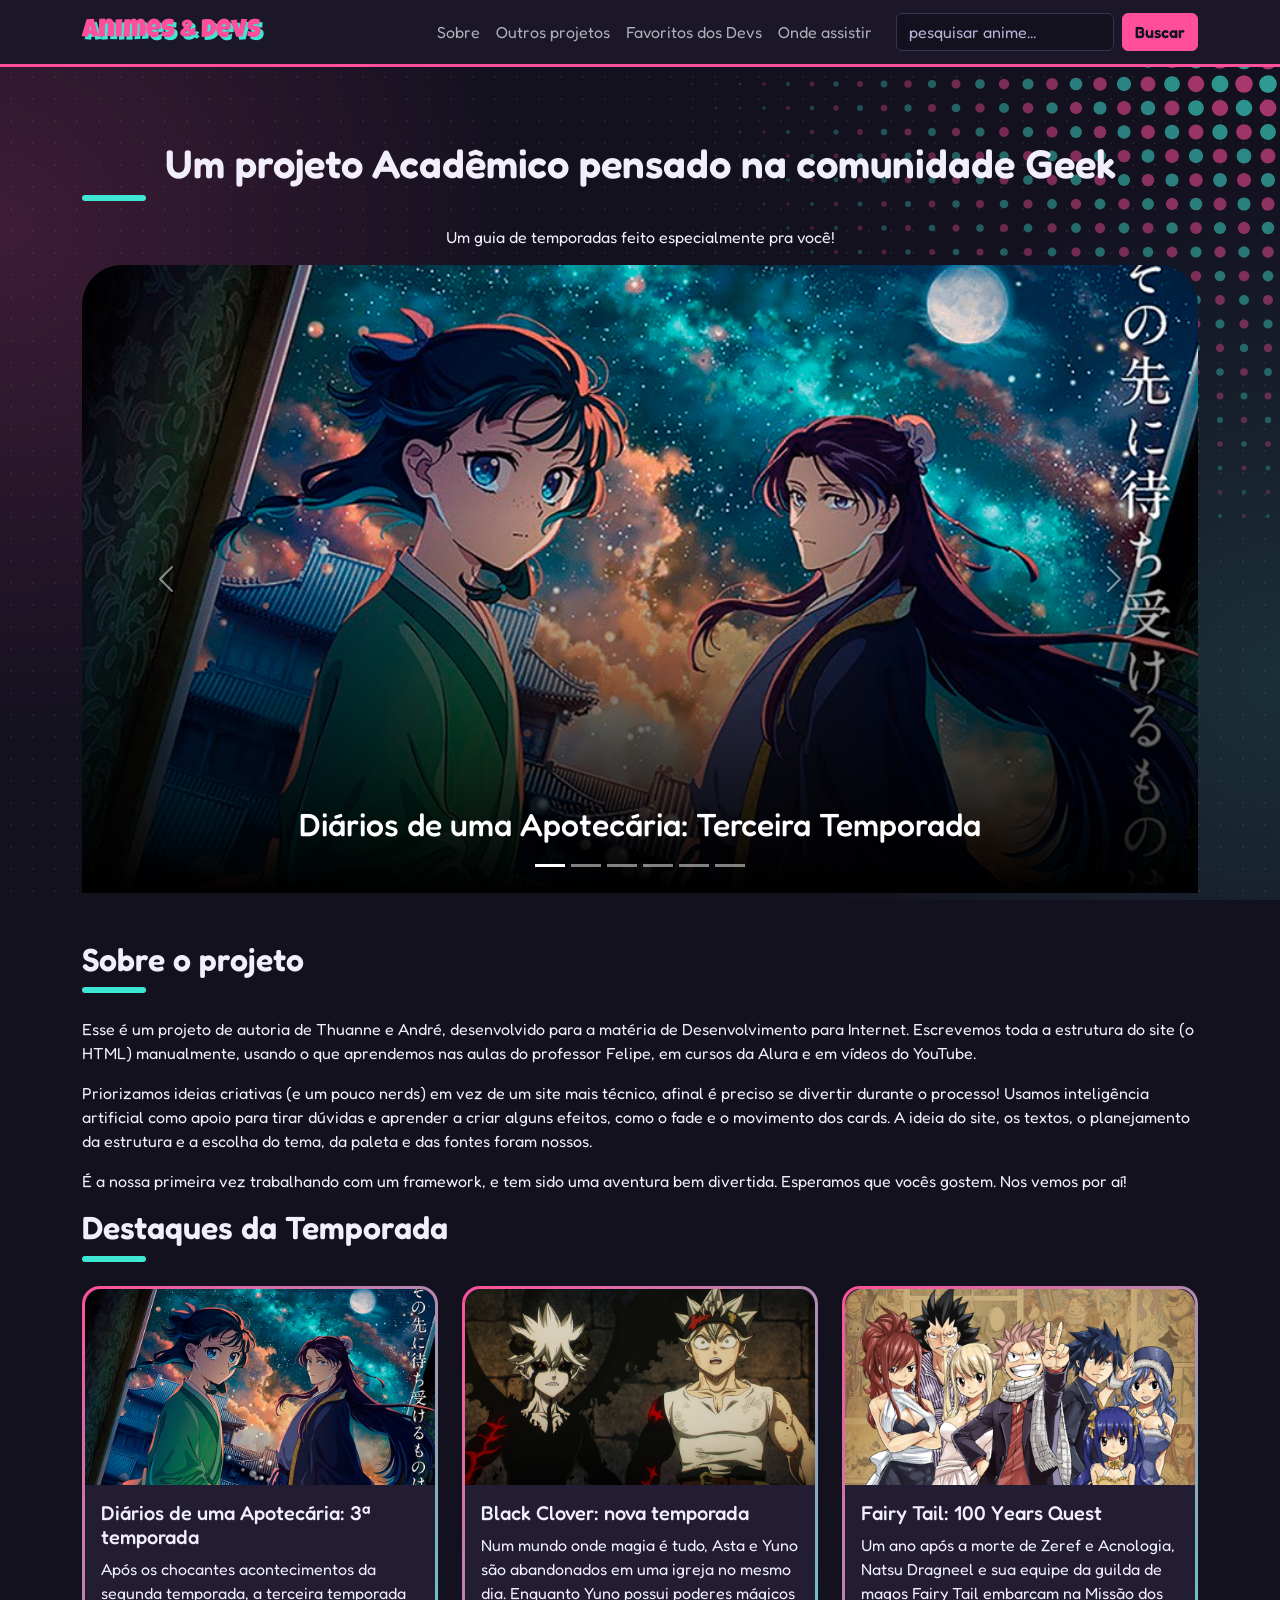
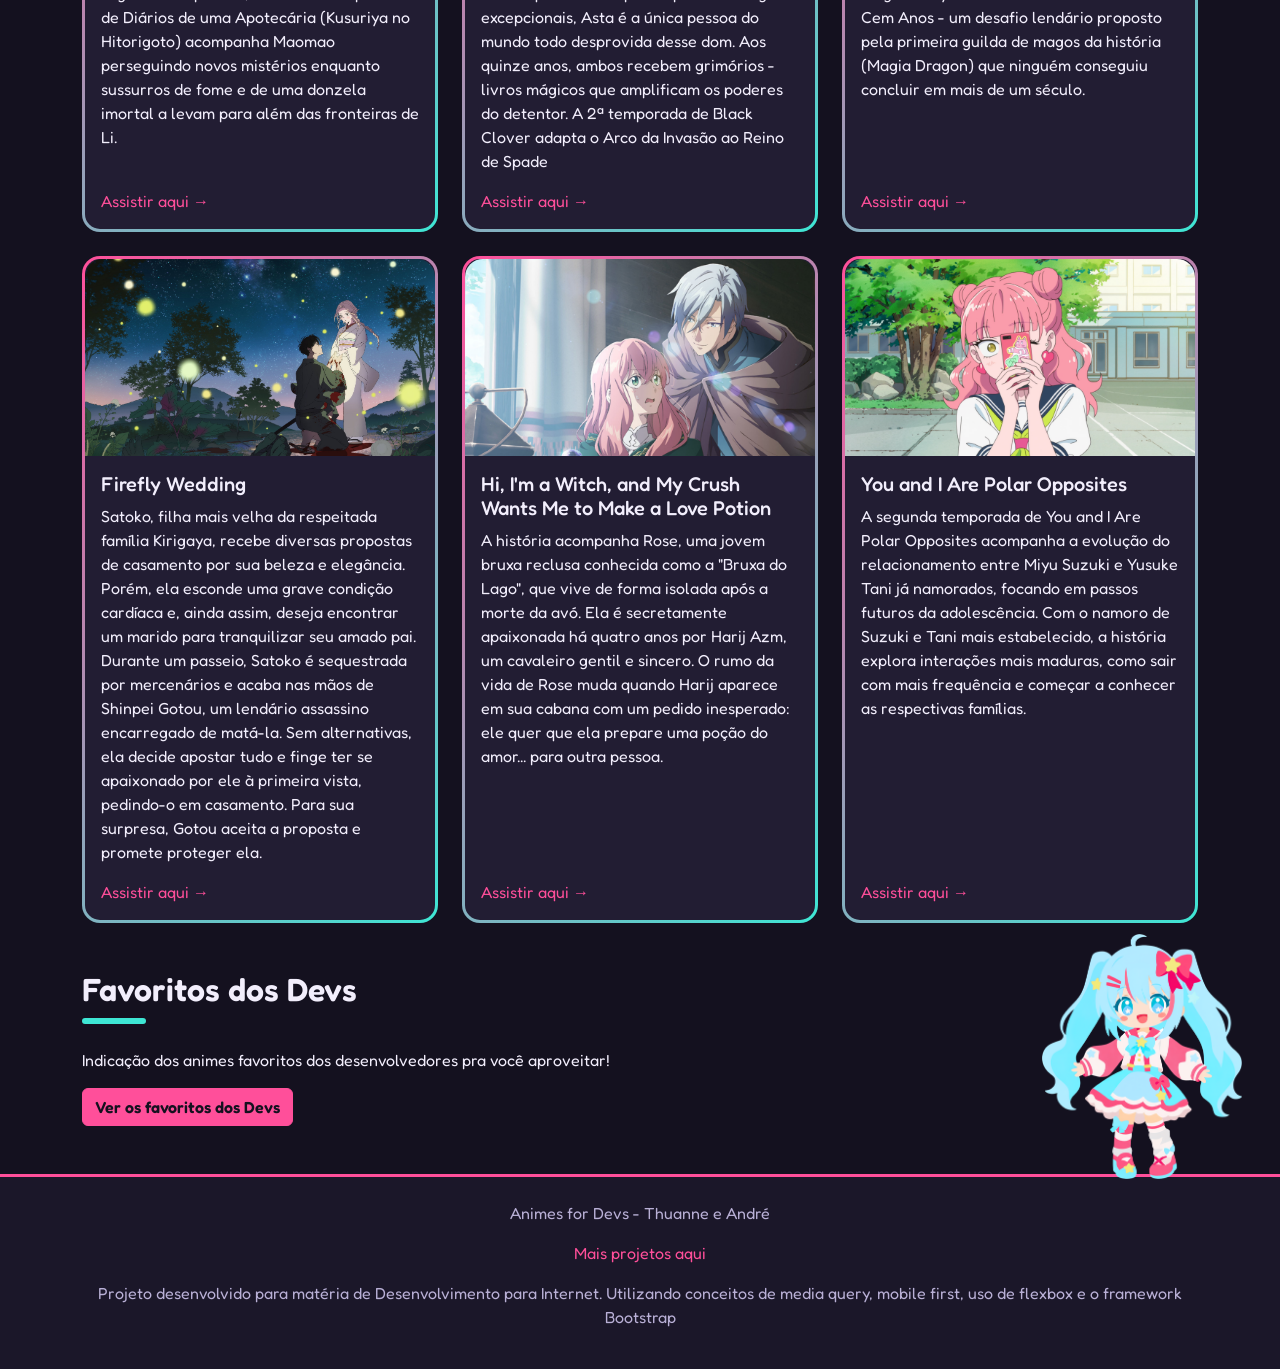
==== animes-bootstrap/index.html @ d250f3ca "Primeiro commit" ====
<!--Projeto para aula de Desenvolvimento para internet - Confeccionado usando o bootstrap-->
<!doctype html>
<html lang="pt-BR" data-bs-theme="dark">

<head>
  <meta charset="UTF-8" />
  <meta name="viewport" content="width=device-width, initial-scale=1.0" />
  <link rel="stylesheet" href="vendor/bootstrap.min.css">
  <link rel="preconnect" href="https://fonts.googleapis.com">
  <link rel="preconnect" href="https://fonts.gstatic.com" crossorigin>
  <link href="https://fonts.googleapis.com/css2?family=Fredoka:wght@400;600&family=Luckiest+Guy&display=swap"
    rel="stylesheet">
  <link rel="stylesheet" href="style.css">
  <title>Guia de Animes</title> <!--Aparece na guia do navegador-->
</head>

<body><!--Elemento pai-->
  <header><!--filho do body, pai do nav-->
    <nav class="navbar navbar-expand-lg" aria-label="Navegação principal">
      <!--Menu de navegação entre as páginas, configurado pelo bootstrap-->
      <div class="container">

        <a class="navbar-brand" href="index.html">Animes & Devs</a>
        <!--Nome do site, funciona também como link para o inicio da página-->

        <!--Botão ☰ que abre e fecha o menu no celular (some a partir de 992px) - Mobile first-->
        <button class="navbar-toggler" type="button" data-bs-toggle="collapse" data-bs-target="#menuPrincipal"
          aria-controls="menuPrincipal" aria-expanded="false" aria-label="Abrir ou fechar menu">
          <span class="navbar-toggler-icon"></span>
        </button>

        <!--Tudo aqui dentro abre e fecha com o botão ☰-->
        <div class="collapse navbar-collapse" id="menuPrincipal">
          <ul class="navbar-nav ms-auto">
            <!--Sobre o projeto, nome dos autores, links com botões que direcionam para o github-->
            <li class="nav-item"><a class="nav-link" href="sobre.html">Sobre</a></li>
            <!--Página com caixas contendo os projetos anteriores executados nas aulas do professor Felipe-->
            <li class="nav-item"><a class="nav-link" href="outros-projetos.html">Outros projetos</a></li>
            <!--Uma aba com indicações de anime, não necessariamente da temporada-->
            <li class="nav-item"><a class="nav-link" href="favsdev.html">Favoritos dos Devs</a></li>
            <!--Uma página com mais informações e links de onde assistir como por exemplo netflix e crunchyroll-->
            <li class="nav-item"><a class="nav-link" href="ondeassistir.html">Onde assistir</a></li>
          </ul>

          <!--Barra de pesquisa: leva para animestemp.html?pesquisar=texto digitado. Método de pesquisa será implementado em JS-->
          <form class="d-flex ms-lg-3" action="index.html" method="get" role="search">
            <label for="pesquisar" class="visually-hidden">Pesquisar</label>
            <input class="form-control me-2" type="search" id="pesquisar" name="pesquisar"
              placeholder="pesquisar anime...">
            <button class="btn btn-primary" type="submit">Buscar</button>
          </form>
        </div>
      </div>
    </nav>
  </header>
  <main class="conteudo container pt-4">
    <!--Elemento pai, responsável pela organização do conteúdo, com container, row e col do Bootstrap-->
    <section class="carrosel mb-5">
      <h1 class="text-center mt-5 titulo-secao">Um projeto Acadêmico pensado na comunidade Geek</h1>
      <p class="text-center">Um guia de temporadas feito especialmente pra você!</p>
      <!--Carrossel com imagens dos animes da temporada passando sozinho - bootstrap-->
      <div id="carrosselDestaques" class="carousel slide carousel-fade" data-bs-ride="carousel">
        <!--Bolinhas de baixo: uma para cada slide-->
        <div class="carousel-indicators">
          <button type="button" data-bs-target="#carrosselDestaques" data-bs-slide-to="0" class="active"
            aria-current="true" aria-label="Destaque 1"></button>
          <button type="button" data-bs-target="#carrosselDestaques" data-bs-slide-to="1"
            aria-label="Destaque 2"></button>
          <button type="button" data-bs-target="#carrosselDestaques" data-bs-slide-to="2"
            aria-label="Destaque 3"></button>
          <button type="button" data-bs-target="#carrosselDestaques" data-bs-slide-to="3"
            aria-label="Destaque 4"></button>
          <button type="button" data-bs-target="#carrosselDestaques" data-bs-slide-to="4"
            aria-label="Destaque 5"></button>
          <button type="button" data-bs-target="#carrosselDestaques" data-bs-slide-to="5"
            aria-label="Destaque 6"></button>
        </div>
        <!--Os slides: só o primeiro tem "active"-->
        <div class="carousel-inner">
          <div class="carousel-item active">
            <img src="img/aptc.png" class="d-block w-100" alt="Arte oficial promocional de diários de uma apotecária">
            <div class="carousel-caption">
              <h2>Diários de uma Apotecária: Terceira Temporada</h2>
            </div>
          </div>
          <div class="carousel-item">
            <img src="img/black.png" class="d-block w-100" alt="Arte oficial de Black Clover">
            <div class="carousel-caption">
              <h2>Nova temporada: Black Clover</h2>
            </div>
          </div>
          <div class="carousel-item">
            <img src="img/fireflie.png" class="d-block w-100" alt="Arte oficial de Firefly Wedding">
            <div class="carousel-caption">
              <h2>Firefly Wedding</h2>
            </div>
          </div>
          <div class="carousel-item">
            <img src="img/ft100.png" class="d-block w-100" alt="Arte oficial de Fairy Tail 100 Years Quest">
            <div class="carousel-caption">
              <h2>Fairy Tail: 100 Years Quest</h2>
            </div>
          </div>
          <div class="carousel-item">
            <img src="img/imwitch.png" class="d-block w-100"
              alt="Arte oficial de Hi, I'm a Witch, and My Crush Wants Me to Make a Love Potion">
            <div class="carousel-caption">
              <h2>Hi, I'm a Witch, and My Crush Wants Me to Make a Love Potion</h2>
            </div>
          </div>
          <div class="carousel-item">
            <img src="img/yandp.png" class="d-block w-100" alt="Arte oficial de You and I Are Polar Opposites">
            <div class="carousel-caption">
              <h2>You and I Are Polar Opposites</h2>
            </div>
          </div>
        </div>

        <!--Setas de voltar e avançar-->
        <button class="carousel-control-prev" type="button" data-bs-target="#carrosselDestaques" data-bs-slide="prev">
          <span class="carousel-control-prev-icon" aria-hidden="true"></span>
          <span class="visually-hidden">Anterior</span>
        </button>
        <button class="carousel-control-next" type="button" data-bs-target="#carrosselDestaques" data-bs-slide="next">
          <span class="carousel-control-next-icon" aria-hidden="true"></span>
          <span class="visually-hidden">Próximo</span>
        </button>
      </div>
    </section>
    <!--Uma pequena section que da um resumo sobre o projeto. COloquei aqui para evitar o carrossel grudado nos cards
    acho que fica visualmente mais bonito-->
    <section class="apresentacao-proj">

      <h2 class="titulo-secao">Sobre o projeto</h2>
      <p>Esse é um projeto de autoria de Thuanne e André, desenvolvido para a matéria de Desenvolvimento para Internet.
        Escrevemos toda a estrutura do site (o HTML) manualmente, usando o que aprendemos nas aulas do professor Felipe,
        em cursos da Alura e em vídeos do YouTube.</p>
      <p>Priorizamos ideias criativas (e um pouco nerds) em vez de um site mais técnico, afinal é preciso se divertir
        durante o processo! Usamos inteligência artificial como apoio para tirar dúvidas e aprender a criar alguns
        efeitos, como o fade e o movimento dos cards. A ideia do site, os textos, o planejamento da estrutura e a
        escolha do tema, da paleta e das fontes foram nossos.</p>
      <p>É a nossa primeira vez trabalhando com um framework, e tem sido uma aventura bem divertida. Esperamos que vocês
        gostem. Nos vemos por aí!</p>
    </section>
    <section class="populares mb-5">
      <!--Uma lista com imagens e breve descrição dos 6 animes em destaque na temporada
      de outono. Primavera pra quem está no hemisfério sul!-->
      <h2 class="titulo-secao">Destaques da Temporada</h2>
      <!--Grade dos cards-->
      <div class="row g-4">
        <!--Card 1: Diários de uma Apotecária-->
        <div class="col-12 col-md-6 col-lg-4">
          <article class="card h-100">
            <img src="img/aptc.png" class="card-img-top" alt="Arte oficial de Diários de uma Apotecária">
            <div class="card-body d-flex flex-column">
              <h3 class="card-title h5">Diários de uma Apotecária: 3ª temporada</h3>
              <p class="card-text">Após os chocantes acontecimentos da segunda temporada, a terceira temporada de
                Diários de uma Apotecária (Kusuriya no Hitorigoto) acompanha Maomao perseguindo novos mistérios enquanto
                sussurros de fome e de uma donzela imortal a levam para além das fronteiras de Li.</p>
              <a href="https://www.crunchyroll.com/pt-br/series/G3KHEVDJ7/the-apothecary-diaries"
                class="text-decoration-none mt-auto" target="_blank" rel="noopener">
                Assistir aqui<span class="visually-hidden"> Diários de uma Apotecária</span> →
              </a>
            </div>
          </article>
        </div>
        <!--Card 2: Black Clover-->
        <div class="col-12 col-md-6 col-lg-4">
          <article class="card h-100">
            <img src="img/black.png" class="card-img-top" alt="Arte oficial de Black Clover">
            <div class="card-body d-flex flex-column">
              <h3 class="card-title h5">Black Clover: nova temporada</h3>
              <p class="card-text">Num mundo onde magia é tudo, Asta e Yuno são abandonados em uma igreja no mesmo dia.
                Enquanto Yuno possui poderes mágicos excepcionais, Asta é a única pessoa do mundo todo desprovida desse
                dom. Aos quinze anos, ambos recebem grimórios - livros mágicos que amplificam os poderes do detentor. A
                2ª temporada de Black Clover adapta o Arco da Invasão ao Reino de Spade</p>
              <a href="https://www.crunchyroll.com/pt-br/series/GRE50KV36/black-clover"
                class="text-decoration-none mt-auto" target="_blank" rel="noopener">
                Assistir aqui<span class="visually-hidden">Black Clover</span> →
              </a>
            </div>
          </article>
        </div>
        <!--Card 3: Fairy Tail 100YQ-->
        <div class="col-12 col-md-6 col-lg-4">
          <article class="card h-100">
            <img src="img/ft100.png" class="card-img-top" alt="Arte oficial de Fairy Tail">
            <div class="card-body d-flex flex-column">
              <h3 class="card-title h5">Fairy Tail: 100 Years Quest</h3>
              <p class="card-text">Um ano após a morte de Zeref e Acnologia, Natsu Dragneel e sua equipe da guilda de
                magos Fairy Tail embarcam na Missão dos Cem Anos - um desafio lendário proposto pela primeira guilda de
                magos da história (Magia Dragon) que ninguém conseguiu concluir em mais de um século.</p>
              <a href="https://www.crunchyroll.com/pt-br/series/GG5H5XQED/fairy-tail-100-years-quest"
                class="text-decoration-none mt-auto" target="_blank" rel="noopener">
                Assistir aqui<span class="visually-hidden">Fairy Tail 100 Years Quest</span> →</a>
            </div>
          </article>
        </div>
        <!--Firefly Wedding-->
        <div class="col-12 col-md-6 col-lg-4">
          <article class="card h-100">
            <img src="img/fireflie.png" class="card-img-top" alt="Arte oficial de Firefly Wedding">
            <div class="card-body d-flex flex-column">
              <h3 class="card-title h5">Firefly Wedding</h3>
              <p class="card-text">Satoko, filha mais velha da respeitada família Kirigaya, recebe diversas propostas de
                casamento por sua beleza e elegância. Porém, ela esconde uma grave condição cardíaca e, ainda assim,
                deseja encontrar um marido para tranquilizar seu amado pai. Durante um passeio, Satoko é sequestrada por
                mercenários e acaba nas mãos de Shinpei Gotou, um lendário assassino encarregado de matá-la. Sem
                alternativas, ela decide apostar tudo e finge ter se apaixonado por ele à primeira vista, pedindo-o em
                casamento. Para sua surpresa, Gotou aceita a proposta e promete proteger ela.</p>
              <a href="https://www.crunchyroll.com/pt-br/series/GT00383999/firefly-wedding"
                class="text-decoration-none mt-auto" target="_blank" rel="noopener">
                Assistir aqui<span class="visually-hidden">Firefly Wedding</span> →</a>
            </div>
          </article>
        </div>
        <!--Hi, I'm a Witch, and My Crush Wants Me to Make a Love Potion-->
        <div class="col-12 col-md-6 col-lg-4">
          <article class="card h-100">
            <img src="img/imwitch.png" class="card-img-top"
              alt="Arte oficial de Hi, I'm a Witch, and My Crush Wants Me to Make a Love Potion">
            <div class="card-body d-flex flex-column">
              <h3 class="card-title h5">Hi, I'm a Witch, and My Crush Wants Me to Make a Love Potion</h3>
              <p class="card-text">A história acompanha Rose, uma jovem bruxa reclusa conhecida como a "Bruxa do Lago",
                que vive de forma isolada após a morte da avó.
                Ela é secretamente apaixonada há quatro anos por Harij Azm, um cavaleiro gentil e sincero. O rumo da
                vida de Rose muda quando Harij aparece em sua cabana com um pedido inesperado: ele quer que ela prepare
                uma poção do amor... para outra pessoa.</p>
              <a href="https://www.crunchyroll.com/pt-br/series/GT00378072/hello-i-am-a-witch-and-my-crush-wants-me-to-make-a-love-potion"
                class="text-decoration-none mt-auto" target="_blank" rel="noopener">
                Assistir aqui<span class="visually-hidden">Hi i am a Witch and my Crush Wants me to make a love
                  potion</span> →</a>
          </article>
        </div>
        <!-------You and I are polar opposites-->
        <div class="col-12 col-md-6 col-lg-4">
          <article class="card h-100">
            <img src="img/yandp.png" class="card-img-top" alt="Arte oficial de You and I Are polar opposites">
            <div class="card-body d-flex flex-column">
              <h3 class="card-title h5">You and I Are Polar Opposites</h3>
              <p class="card-text">A segunda temporada de You and I Are Polar Opposites acompanha a evolução do
                relacionamento entre Miyu Suzuki e Yusuke Tani já namorados, focando em passos futuros da adolescência.
                Com o namoro de Suzuki e Tani mais estabelecido, a história explora interações mais maduras, como sair
                com mais frequência e começar a conhecer as respectivas famílias.</p>
              <a href="https://www.crunchyroll.com/pt-br/series/GT00365624/you-and-i-are-polar-opposites"
                class="text-decoration-none mt-auto" target="_blank" rel="noopener">
                Assistir aqui<span class="visually-hidden">You and I Are Polar Opposites</span> →</a>
            </div>
          </article>
        </div>
        <!------------------FIM DOS CARDS--------------------------->
      </div>
    </section>
    <section class="favoritos mb-5">
      <!--Uma lista com os 6 animes favoritos dos desenvolvedores para como recomendação para
      os visitantes do site (não necessariamente da temporada de outono)-->
      <h2 class="titulo-secao">Favoritos dos Devs</h2>
      <p>
        Indicação dos animes favoritos dos desenvolvedores pra você
        aproveitar!
      </p>
      <a class="btn btn-primary" href="favsdev.html">Ver os favoritos dos Devs</a>
    </section>
  </main>
  <footer class="rodape py-4"> <!--Elemento pai-->
    <!--Mascote decorativa, em pé sobre a linha rosa-->
    <img class="mascote" src="img/mascote.png" alt="">
    <div class="container text-center">
      <div class="container">
        <p class="text-center">Animes for Devs - Thuanne e André</p>
        <p class="text-center"><a class="text-decoration-none" href="INSERIR GITHUB">Mais projetos aqui</a></p>
        <p class="text-center">Projeto desenvolvido para matéria de Desenvolvimento para Internet. Utilizando conceitos
          de
          media query, mobile
          first, uso de flexbox e o framework Bootstrap</p>
      </div>
  </footer>
  <script src="vendor/bootstrap.bundle.min.js"></script>
</body>

</html>
---- animes-bootstrap/style.css ----
/* formatação para destacar o texto do carrossel do bootstrap*/
.carousel-item::after {
  content: "";                 /* cria uma "camada" vazia por cima da imagem */
  position: absolute;          /* posicionada em relação ao slide */
  left: 0;
  right: 0;                    /* de ponta a ponta */
  bottom: 0;                   /* grudada embaixo */
  height: 60%;                 /* ocupa os 60% de baixo do slide */
  background: linear-gradient(to top, rgba(0, 0, 0, 1.2), rgba(0, 0, 0, 0));
  pointer-events: none;        /* não atrapalha clicar nas setas */
}
[data-bs-theme] .carousel { /*[data-bs-theme] - usado devido a regra de hierarquia de alteração do conteúdo ex: . (classe) # (id) <> (tag)*/
  --bs-carousel-caption-color: #fff;
  --bs-carousel-indicator-active-bg: #fff;
  --bs-carousel-control-icon-filter: none; /*tira o filtro que escurecia as setas.*/
}
.carousel-caption {
  z-index: 1;                  /* o texto fica POR CIMA do degradê */
} /* Animes for Devs - carregado DEPOIS do Bootstrap */

/* Paleta de cores do site, gosto de usar o :root pois facilita a marcação e definição de função de cada elemento da página, sem precisar ficar 
conferindo o RGB, # ou nome das cores o tempo todo. Uma ajudinha pra eu não me perder :) */
:root {
  --fundo: #14111f;          /* fundo da página */
  --texto: #f2eefc;          /* texto */
  --suave: #b9b0d6;          /* texto secundário */
  --principal: #ff4f9a;      /* rosa neon: botões, links, logo */
  --principal-hover: #ff79b4; /*muda de cor quando passa o mouse*/
  --sobre: #14111f;          /* texto em cima do rosa */
  --destaque: #3ee6d4;       /* ciano: detalhes */
  --cartao: #221d33;         /* fundo dos cards */
  --borda: #3a3254;
  --barra: #1b1729;          /* menu e rodapé */
}

/* Aqui - Ensinar o Bootstrap a usar as cores da paleta definida no :root - Isso aqui foi um truquezinho que o claude ensinou =B */
[data-bs-theme] {
  --bs-body-bg: var(--fundo);
  --bs-body-color: var(--texto);
  --bs-secondary-color: var(--suave);
  --bs-link-color: var(--principal);
  --bs-link-hover-color: var(--principal-hover);
  --bs-border-color: var(--borda);
  --bs-link-color-rgb: 255, 79, 154;         
  --bs-link-hover-color-rgb: 255, 121, 180;  
}
/*Define as cores dos botões do site. Que tal um pouquinho de rosa neon? */
.btn-primary {
  --bs-btn-bg: var(--principal);                    /* fundo */
  --bs-btn-border-color: var(--principal);          /* borda */
  --bs-btn-color: var(--sobre);                     /* texto */
  --bs-btn-hover-bg: var(--principal-hover);        /* fundo com o mouse em cima */
  --bs-btn-hover-border-color: var(--principal-hover);
  --bs-btn-hover-color: var(--sobre);
  --bs-btn-active-bg: var(--principal-hover);       /* fundo no momento do clique */
  --bs-btn-active-border-color: var(--principal-hover);
  --bs-btn-active-color: var(--sobre);
  font-weight: 600;                                 /* texto um pouco mais grosso */
}
/* Menu: fundo um pouco diferente da página + linha rosa embaixo - Acho legal deixar o site com uma aparência mais "Cyberpunk 2077" */
.navbar {
  background-color: var(--barra);
  border-bottom: 3px solid var(--principal);
  --bs-navbar-brand-color: var(--principal);          /* logo rosa */
  --bs-navbar-brand-hover-color: var(--principal-hover); /* rosa mais claro no hover */
  --bs-navbar-hover-color: var(--principal);   /* links do menu ficam rosa no hover, antes estava branco e eu acho que assim fica mais bonito */
}
/* Link da página atual no menu */
.navbar .nav-link.active {
  color: var(--principal);
  text-decoration: underline;
  text-underline-offset: 6px;      /* afasta o sublinhado do texto */
  text-decoration-thickness: 3px;  /* sublinhado mais grosso */
}
.carousel-item img {
  border-radius: 40px;
}
/* Cards: borda em degradê rosa → ciano */
.card {
  --bs-card-border-radius: 18px;
  --bs-card-inner-border-radius: 18px;
  border: 3px solid transparent;           /* borda invisível: o degradê aparece por trás dela */
  background:
    linear-gradient(var(--cartao), var(--cartao)) padding-box,                /* 1ª camada: o miolo roxo */
    linear-gradient(135deg, var(--principal), var(--destaque)) border-box;    /* 2ª camada: o degradê */
  overflow: hidden;
    transition: transform 0.2s ease, box-shadow 0.2s ease;  /* Isso aqui vai gerar uma animação nos cards. A mudança acontece em 0,2s, suave, mas divertido
    Sem o transition a mudança é quase instantânea, não fica tão legal. */
}
.card:hover { /*Aqui entra a animação ao passar o mouse em cima*/
  transform: translateY(-6px);                     /* move 6px para cima */
  box-shadow: 0 12px 0 -4px var(--destaque);       /* sombra sólida, estilo cartoon */
}
/* Títulos das seções: Fredoka mais grossa + risquinho ciano embaixo - Usado no H2 */
.titulo-secao {
  font-weight: 600;
  margin-bottom: 1.5rem;
}
.titulo-secao::after {
  content: "";                   
  display: block;                
  width: 64px;
  height: 6px;
  border-radius: 3px;            
  background-color: var(--destaque);
  margin-top: 8px;            
}
/* Retícula de bolinhas rosa e ciano no canto superior direito da tela */
body::before {
  content: "";                  
  position: absolute;
  top: 0;
  right: 0;                     /* Deixa a imagem presa no canto de cima, à direita*/
  width: 600px;
  max-width: 85vw;              /* no máximo 85% da largura da tela. Já ajustado para outros tamanhos */
  aspect-ratio: 600 / 520;      /* mesma proporção da imagem */
  background: url("img/bolinhas.svg") top right / contain no-repeat;
  z-index: -1;                  /* fica ATRÁS do conteúdo */
  pointer-events: none;         /* não atrapalha cliques */
}
body {
  font-family: "Fredoka", sans-serif;
  /*Pra deixar o fundo mais animado/bonito, e não ficar espaço morto/sobrando dos lados*/
    background-image:
    radial-gradient(circle at 0% 25%, rgba(255, 79, 154, 0.18), transparent 35%),   /* brilho rosa, esquerda */
    radial-gradient(circle at 100% 75%, rgba(62, 230, 212, 0.14), transparent 35%), /* brilho ciano, direita */
    radial-gradient(rgba(255, 255, 255, 0.06) 1px, transparent 1px);                /* pontinhos */
  background-size: auto, auto, 22px 22px;   /* os pontinhos se repetem a cada 22px */
  background-attachment: fixed;             /* o fundo fica parado enquanto a página rola */
}

.navbar-brand {
  font-family: "Luckiest Guy", cursive;
  font-size: 1.6rem;
  text-shadow: 3px 3px 0 var(--destaque);   /* sombra: 3px pra direita, 3px pra baixo, sem desfoque. Deixa um contorno azul no rosa pra destacar o texto*/
}

.card-img-top { /*Deixa todas as imagens dos cards com o mesmo tamanho, evita desconfigurações e mantém a estética mais bonita*/
  aspect-ratio: 16 / 9;    /* formato de tela de TV/vídeo */
  object-fit: cover;       /* preenche o espaço cortando as sobras, em vez de esticar */
  transition: filter 0.3s ease;   /*para adicionar um fade ao passar o mouse pela imagem dos cards*/
}
.card:hover .card-img-top {
  filter: brightness(0.6);           /* mexer no 0.6 aumenta ou diminui o fade*/
}
.rodape {
  background-color: var(--barra);
  border-top: 3px solid var(--principal);
  color: var(--suave);             
  position: relative;
}

/* Mascote em pé sobre a linha rosa do rodapé */
.mascote {
  position: absolute;     /* posicionada em relação ao rodapé */
  bottom: 100%;           /* a base dela fica no topo do rodapé = em cima da linha */
  right: 3%;              /* no canto direito */
  width: 110px;           /* tamanho no celular */
  margin-bottom: -2px;    /* encosta os pés na linha */
  pointer-events: none;   /* não atrapalha clicar no que estiver atrás dela */
}
/* Posteres da pagina animestemp*/
.card-poster .card-img-top {
  aspect-ratio: 2 / 3;
}
/* Caixa escura e translúcida que fica atrás do sobre, melhora a visualização do texto */
.caixa-texto {
  background-color: rgba(20, 17, 31, 0.85);   /* o roxo do fundo com 85% de opacidade */
  border: 2px solid var(--borda);
  border-radius: 18px;
  padding: 2rem;
}
/* Um pouco maior a partir do notebook */
@media (min-width: 992px) {
  .mascote {
    width: 160px;
  }
}
@media (min-width:777px){
  .mascote{
    width: 200px;
  }
}

/* Pensando em acessibilidade e enjoo de movimento, por exemplo, vamos adicionar uma regra que tira o movimento dos cards pra quem quiser selecionar
essa opção,ok?*/
@media (prefers-reduced-motion: reduce) {
  .card {
    transition: none;
  }
  .card:hover {
    transform: none;
  }
}
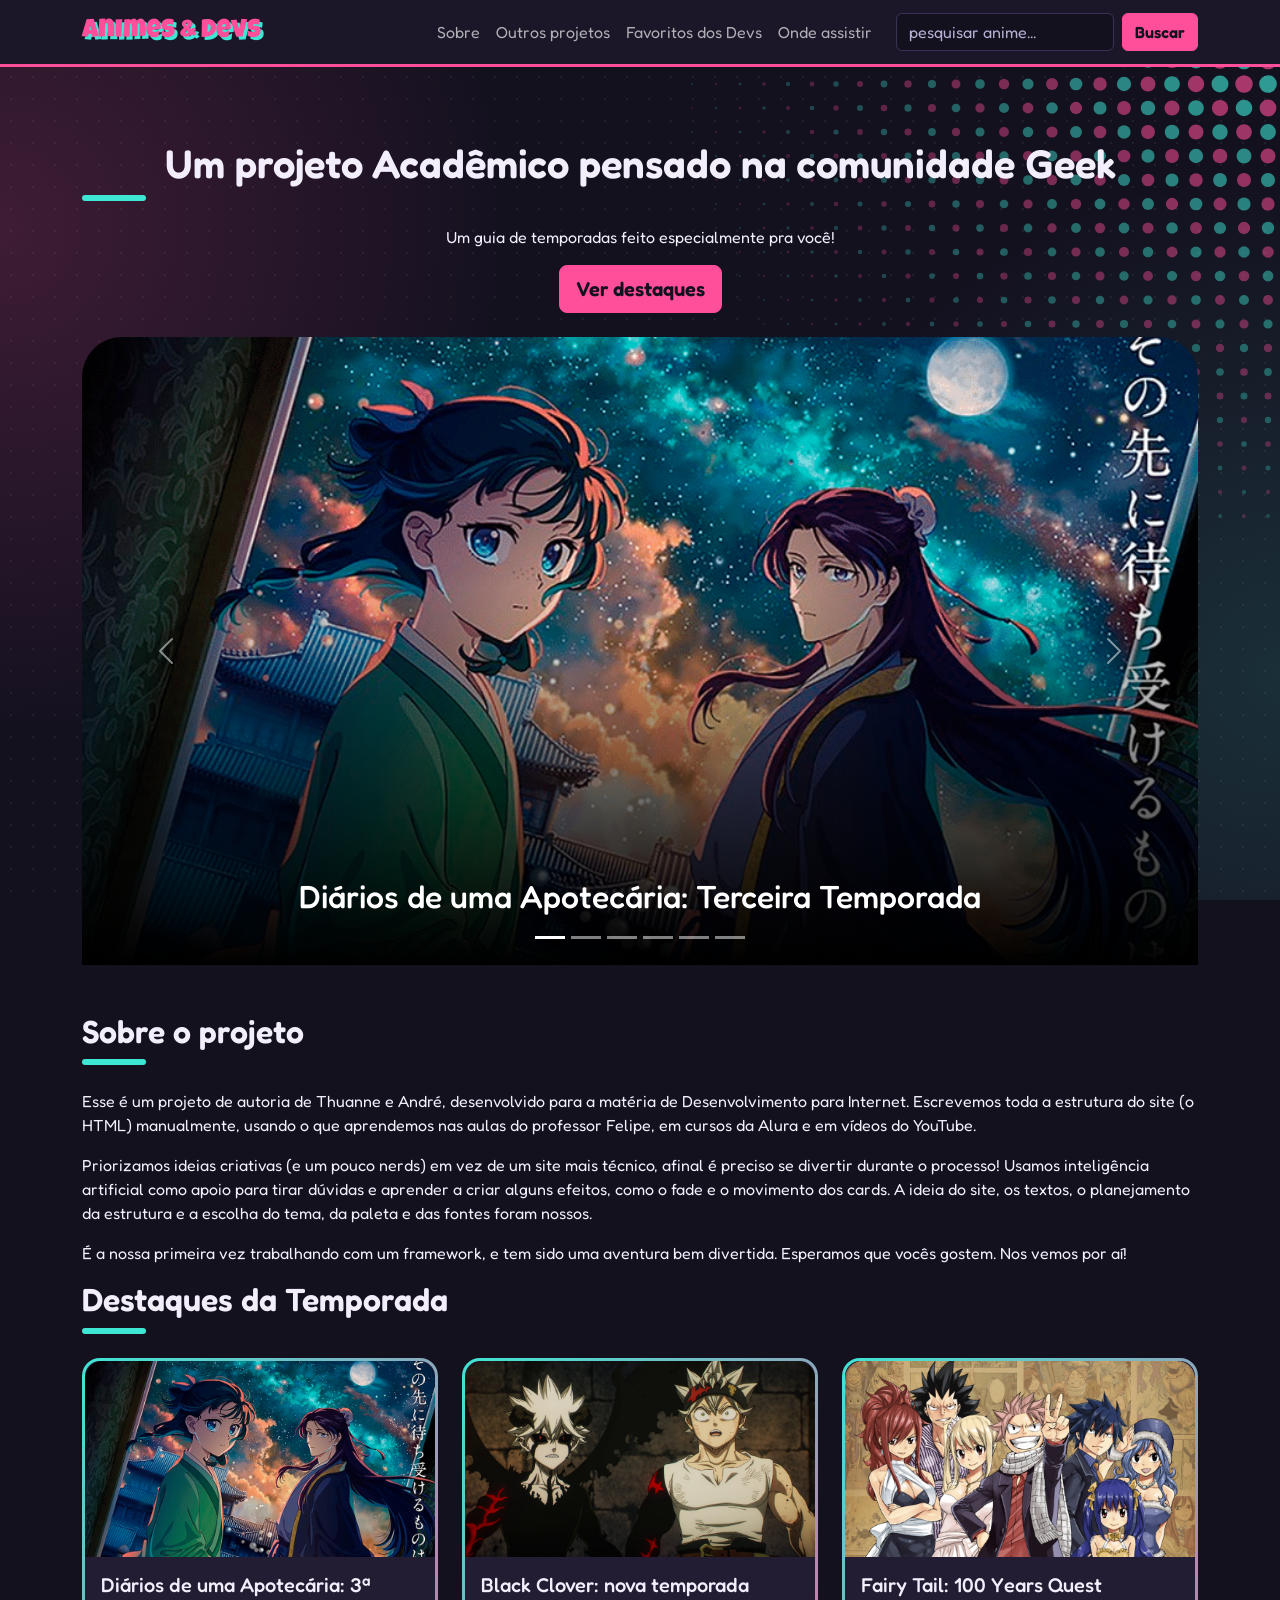
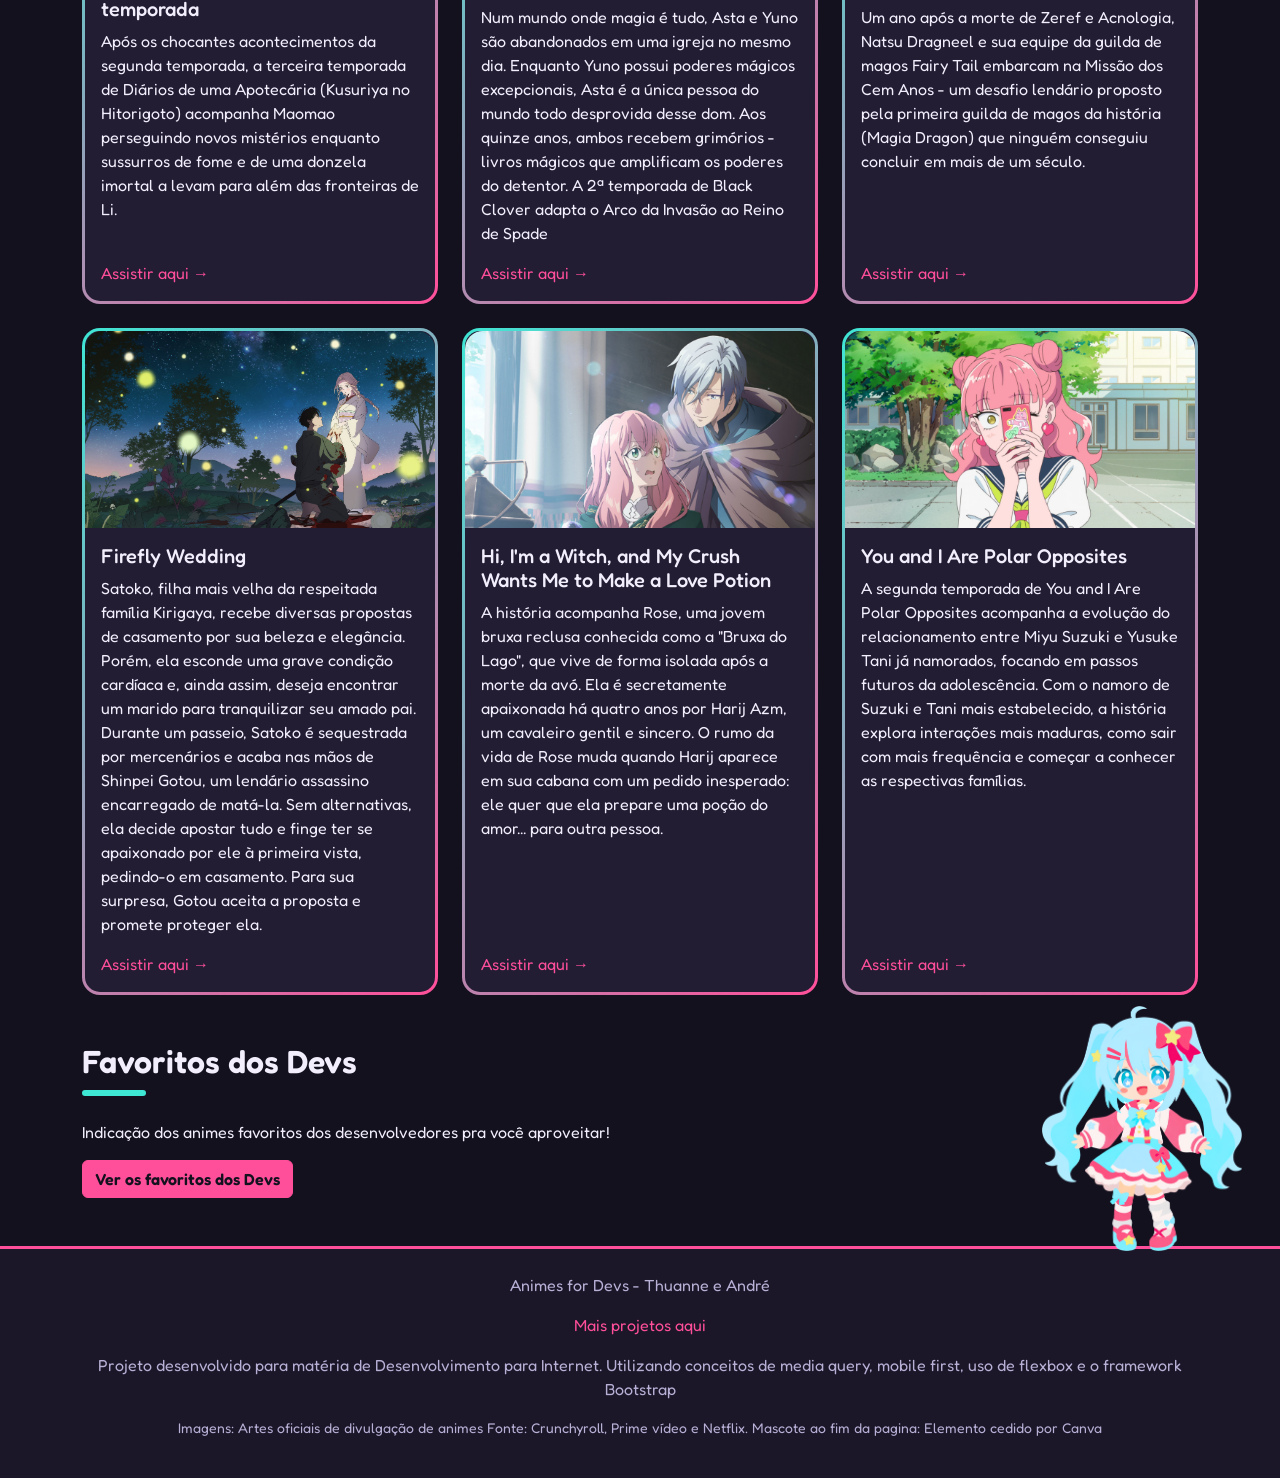
==== commit 134b8105: "Adiciona FAQ na página Sobre, botão de destaques e créditos no rodapé Co-Authored-By: Claude Opus 5." ====
--- a/animes-bootstrap/index.html
+++ b/animes-bootstrap/index.html
@@ -58,8 +58,12 @@
     <section class="carrosel mb-5">
       <h1 class="text-center mt-5 titulo-secao">Um projeto Acadêmico pensado na comunidade Geek</h1>
       <p class="text-center">Um guia de temporadas feito especialmente pra você!</p>
+      <div class="text-center mb-4">
+        <!--Adição de um botão de destaques conforme solicitado pelo programa de aprendizado-->
+  <a class="btn btn-primary btn-lg" href="#destaques">Ver destaques</a>
+</div>
       <!--Carrossel com imagens dos animes da temporada passando sozinho - bootstrap-->
-      <div id="carrosselDestaques" class="carousel slide carousel-fade" data-bs-ride="carousel">
+      <div id="carrosselDestaques" class="carousel slide carousel-fade">
         <!--Bolinhas de baixo: uma para cada slide-->
         <div class="carousel-indicators">
           <button type="button" data-bs-target="#carrosselDestaques" data-bs-slide-to="0" class="active"
@@ -142,7 +146,7 @@
       <p>É a nossa primeira vez trabalhando com um framework, e tem sido uma aventura bem divertida. Esperamos que vocês
         gostem. Nos vemos por aí!</p>
     </section>
-    <section class="populares mb-5">
+    <section class="populares mb-5" id="destaques">
       <!--Uma lista com imagens e breve descrição dos 6 animes em destaque na temporada
       de outono. Primavera pra quem está no hemisfério sul!-->
       <h2 class="titulo-secao">Destaques da Temporada</h2>
@@ -273,6 +277,11 @@
           de
           media query, mobile
           first, uso de flexbox e o framework Bootstrap</p>
+          <p class="small">
+            Imagens: Artes oficiais de divulgação de animes
+            Fonte: Crunchyroll, Prime vídeo e Netflix. 
+            Mascote ao fim da pagina: Elemento cedido por Canva
+          </p>
       </div>
   </footer>
   <script src="vendor/bootstrap.bundle.min.js"></script>
--- a/animes-bootstrap/style.css
+++ b/animes-bootstrap/style.css
@@ -75,6 +75,8 @@
 .carousel-item img {
   border-radius: 40px;
 }
+/* Quando clicar no botão de destaques, este ao invés de rolar de uma vez, vai fazer uma transição suave*/
+html { scroll-behavior: smooth; }
 /* Cards: borda em degradê rosa → ciano */
 .card {
   --bs-card-border-radius: 18px;
@@ -82,14 +84,14 @@
   border: 3px solid transparent;           /* borda invisível: o degradê aparece por trás dela */
   background:
     linear-gradient(var(--cartao), var(--cartao)) padding-box,                /* 1ª camada: o miolo roxo */
-    linear-gradient(135deg, var(--principal), var(--destaque)) border-box;    /* 2ª camada: o degradê */
+    linear-gradient(135deg, var(--destaque), var(--principal)) border-box;    /* 2ª camada: o degradê */
   overflow: hidden;
     transition: transform 0.2s ease, box-shadow 0.2s ease;  /* Isso aqui vai gerar uma animação nos cards. A mudança acontece em 0,2s, suave, mas divertido
     Sem o transition a mudança é quase instantânea, não fica tão legal. */
 }
 .card:hover { /*Aqui entra a animação ao passar o mouse em cima*/
   transform: translateY(-6px);                     /* move 6px para cima */
-  box-shadow: 0 12px 0 -4px var(--destaque);       /* sombra sólida, estilo cartoon */
+  box-shadow: 0 12px 0 -4px var(--principal);       /* sombra sólida, estilo cartoon */
 }
 /* Títulos das seções: Fredoka mais grossa + risquinho ciano embaixo - Usado no H2 */
 .titulo-secao {
@@ -143,6 +145,11 @@
 .card:hover .card-img-top {
   filter: brightness(0.6);           /* mexer no 0.6 aumenta ou diminui o fade*/
 }
+.accordion {
+  --bs-accordion-active-bg: var(--cartao);        /* fundo da pergunta aberta: roxo, como os cards */
+  --bs-accordion-active-color: var(--principal);  /* texto da pergunta aberta: rosa */
+}
+.email-color { color: var(--principal)}
 .rodape {
   background-color: var(--barra);
   border-top: 3px solid var(--principal);
@@ -188,6 +195,9 @@
   .card {
     transition: none;
   }
+  html { 
+    scroll-behavior: auto; 
+  }
   .card:hover {
     transform: none;
   }
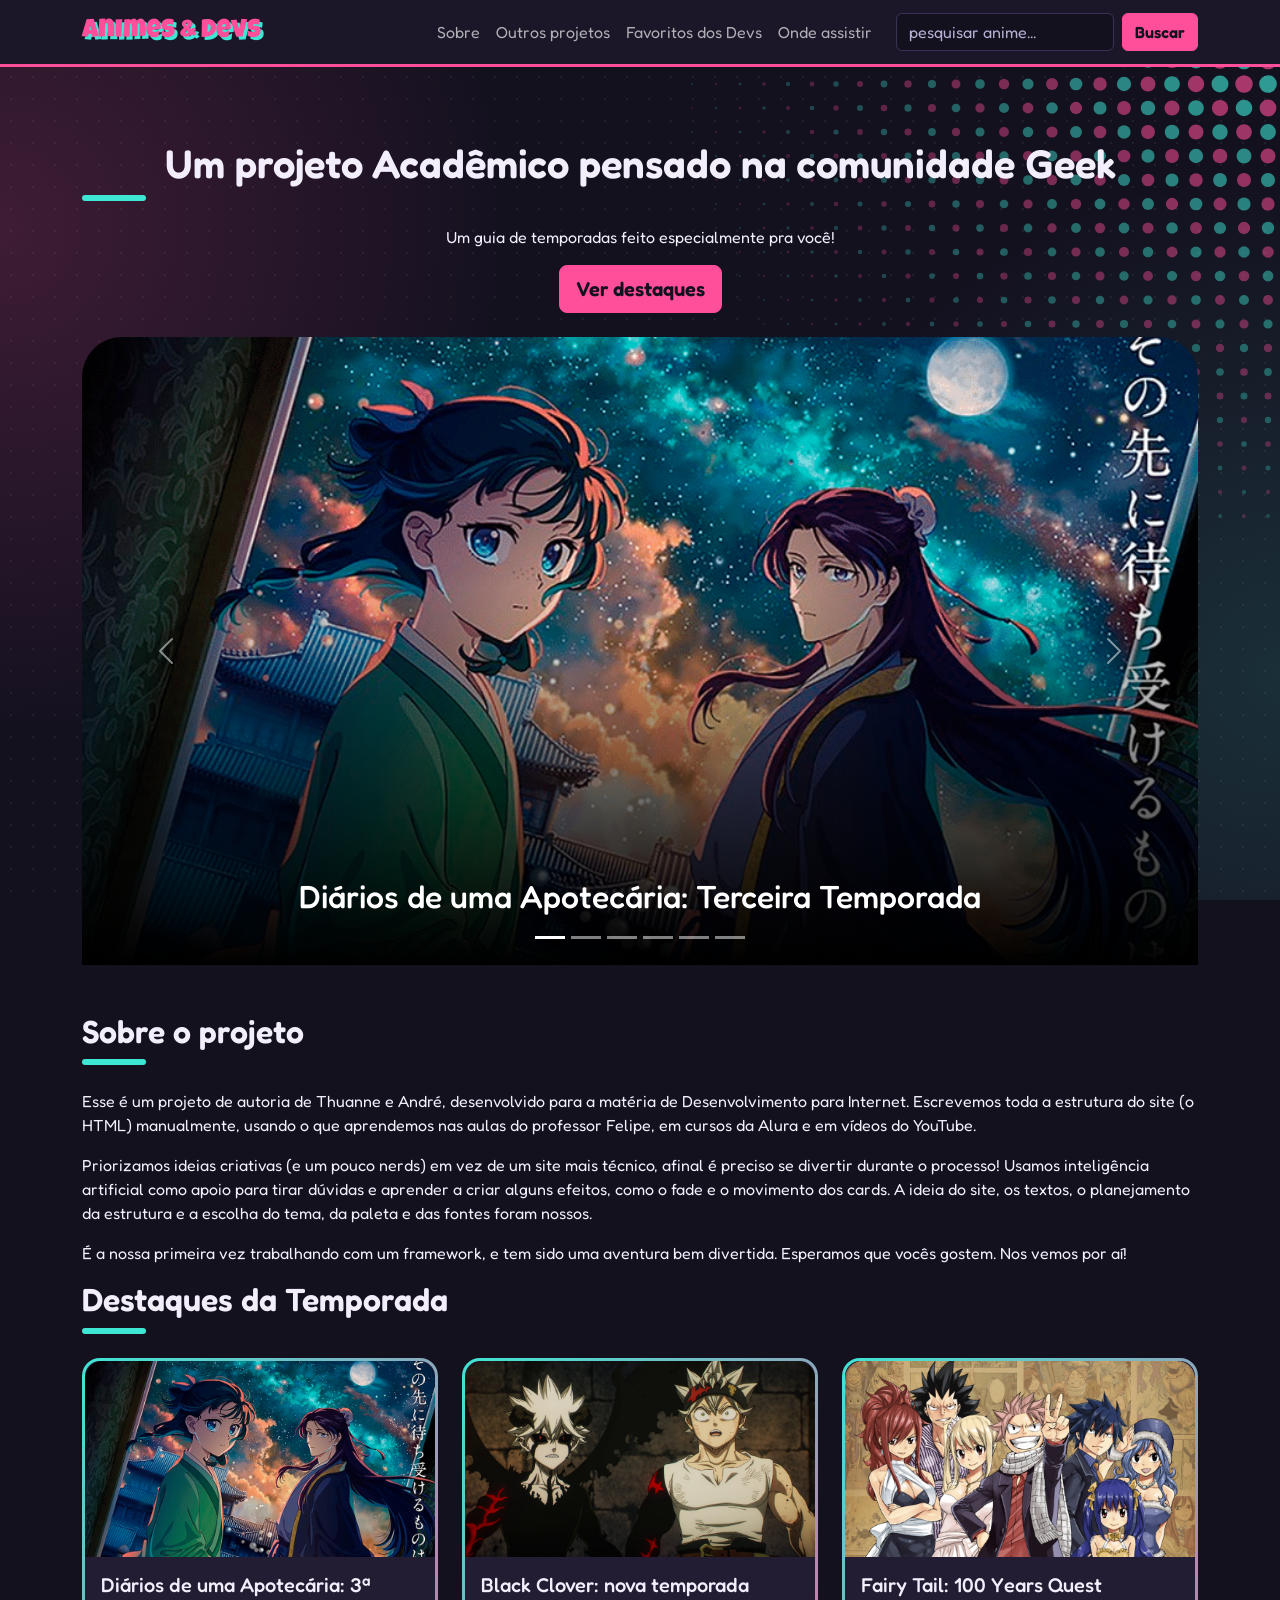
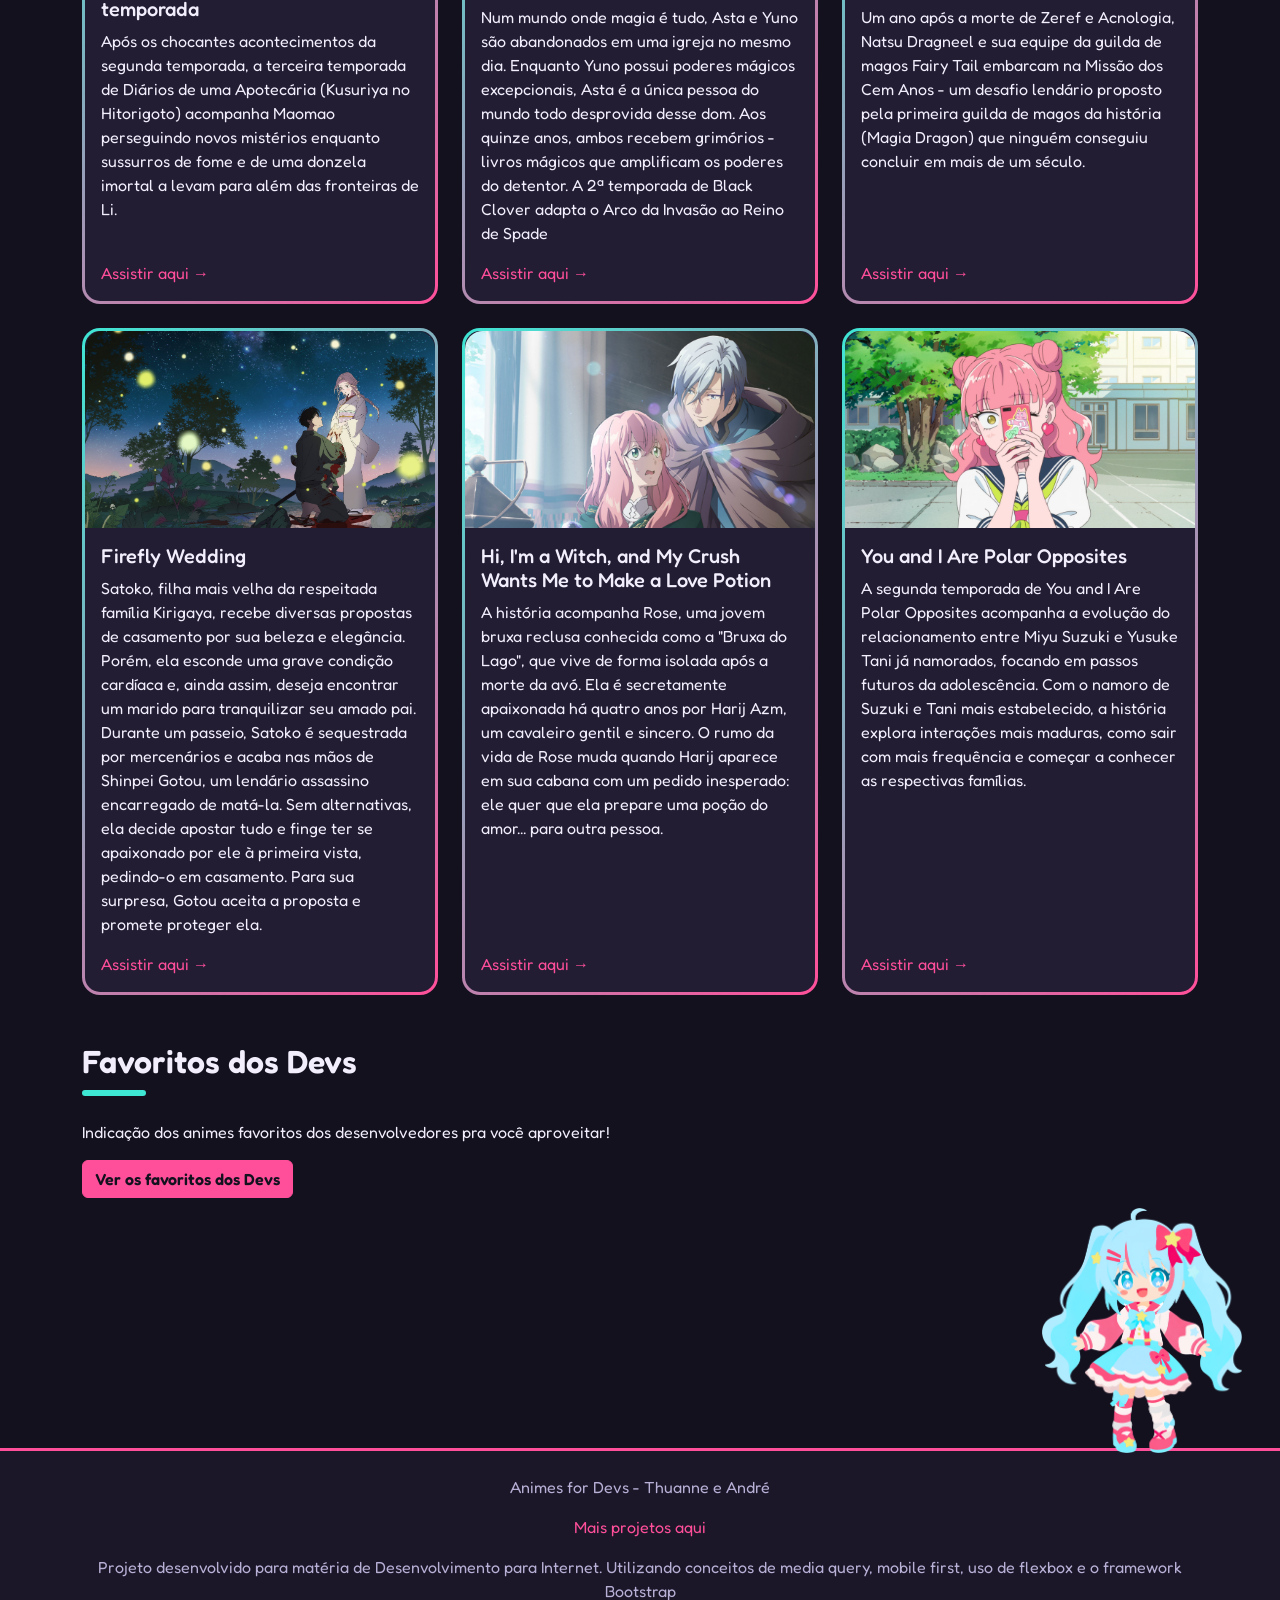
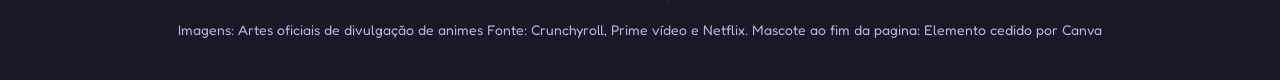
==== commit c57813d0: "Adiciona aviso temporário na barra de pesquisa A busca ainda não está implementada, então o formulár" ====
--- a/animes-bootstrap/index.html
+++ b/animes-bootstrap/index.html
@@ -42,12 +42,12 @@
             <li class="nav-item"><a class="nav-link" href="ondeassistir.html">Onde assistir</a></li>
           </ul>
 
-          <!--Barra de pesquisa: leva para animestemp.html?pesquisar=texto digitado. Método de pesquisa será implementado em JS-->
-          <form class="d-flex ms-lg-3" action="index.html" method="get" role="search">
+          <!--Barra de pesquisa: Ainda não está funcionando, precisa de um pouco mais de JS que ainda não sei...-->
+          <form class="d-flex ms-lg-3" action="index.html" method="get" role="search" onsubmit="return avisoBusca()">
             <label for="pesquisar" class="visually-hidden">Pesquisar</label>
             <input class="form-control me-2" type="search" id="pesquisar" name="pesquisar"
               placeholder="pesquisar anime...">
-            <button class="btn btn-primary" type="submit">Buscar</button>
+            <button class="btn btn-primary" type="submit" id="pesquisarcont">Buscar</button>
           </form>
         </div>
       </div>
@@ -234,6 +234,7 @@
                 class="text-decoration-none mt-auto" target="_blank" rel="noopener">
                 Assistir aqui<span class="visually-hidden">Hi i am a Witch and my Crush Wants me to make a love
                   potion</span> →</a>
+            </div>
           </article>
         </div>
         <!-------You and I are polar opposites-->
@@ -283,7 +284,9 @@
             Mascote ao fim da pagina: Elemento cedido por Canva
           </p>
       </div>
+    </div>
   </footer>
+  <script src="script.js"></script>
   <script src="vendor/bootstrap.bundle.min.js"></script>
 </body>
 
--- a/animes-bootstrap/style.css
+++ b/animes-bootstrap/style.css
@@ -155,6 +155,10 @@
   border-top: 3px solid var(--principal);
   color: var(--suave);             
   position: relative;
+  /* A mascote fica ACIMA do rodapé com position absolute, então ela não ocupa espaço.
+  Esse margin-top reserva a altura dela (imagem 409x500, altura = largura x 1,22)
+  pra ela não ficar por cima do conteúdo da página. */
+  margin-top: 140px;
 }
 
 /* Mascote em pé sobre a linha rosa do rodapé */
@@ -177,15 +181,23 @@
   border-radius: 18px;
   padding: 2rem;
 }
+/* Mascote cresce com a tela. A ordem importa: do menor min-width pro maior,
+senão a regra de baixo sobrescreve a de cima. */
+@media (min-width: 777px) {
+  .mascote {
+    width: 160px;
+  }
+  .rodape {
+    margin-top: 200px;
+  }
+}
 /* Um pouco maior a partir do notebook */
 @media (min-width: 992px) {
   .mascote {
-    width: 160px;
-  }
-}
-@media (min-width:777px){
-  .mascote{
     width: 200px;
+  }
+  .rodape {
+    margin-top: 250px;
   }
 }
 
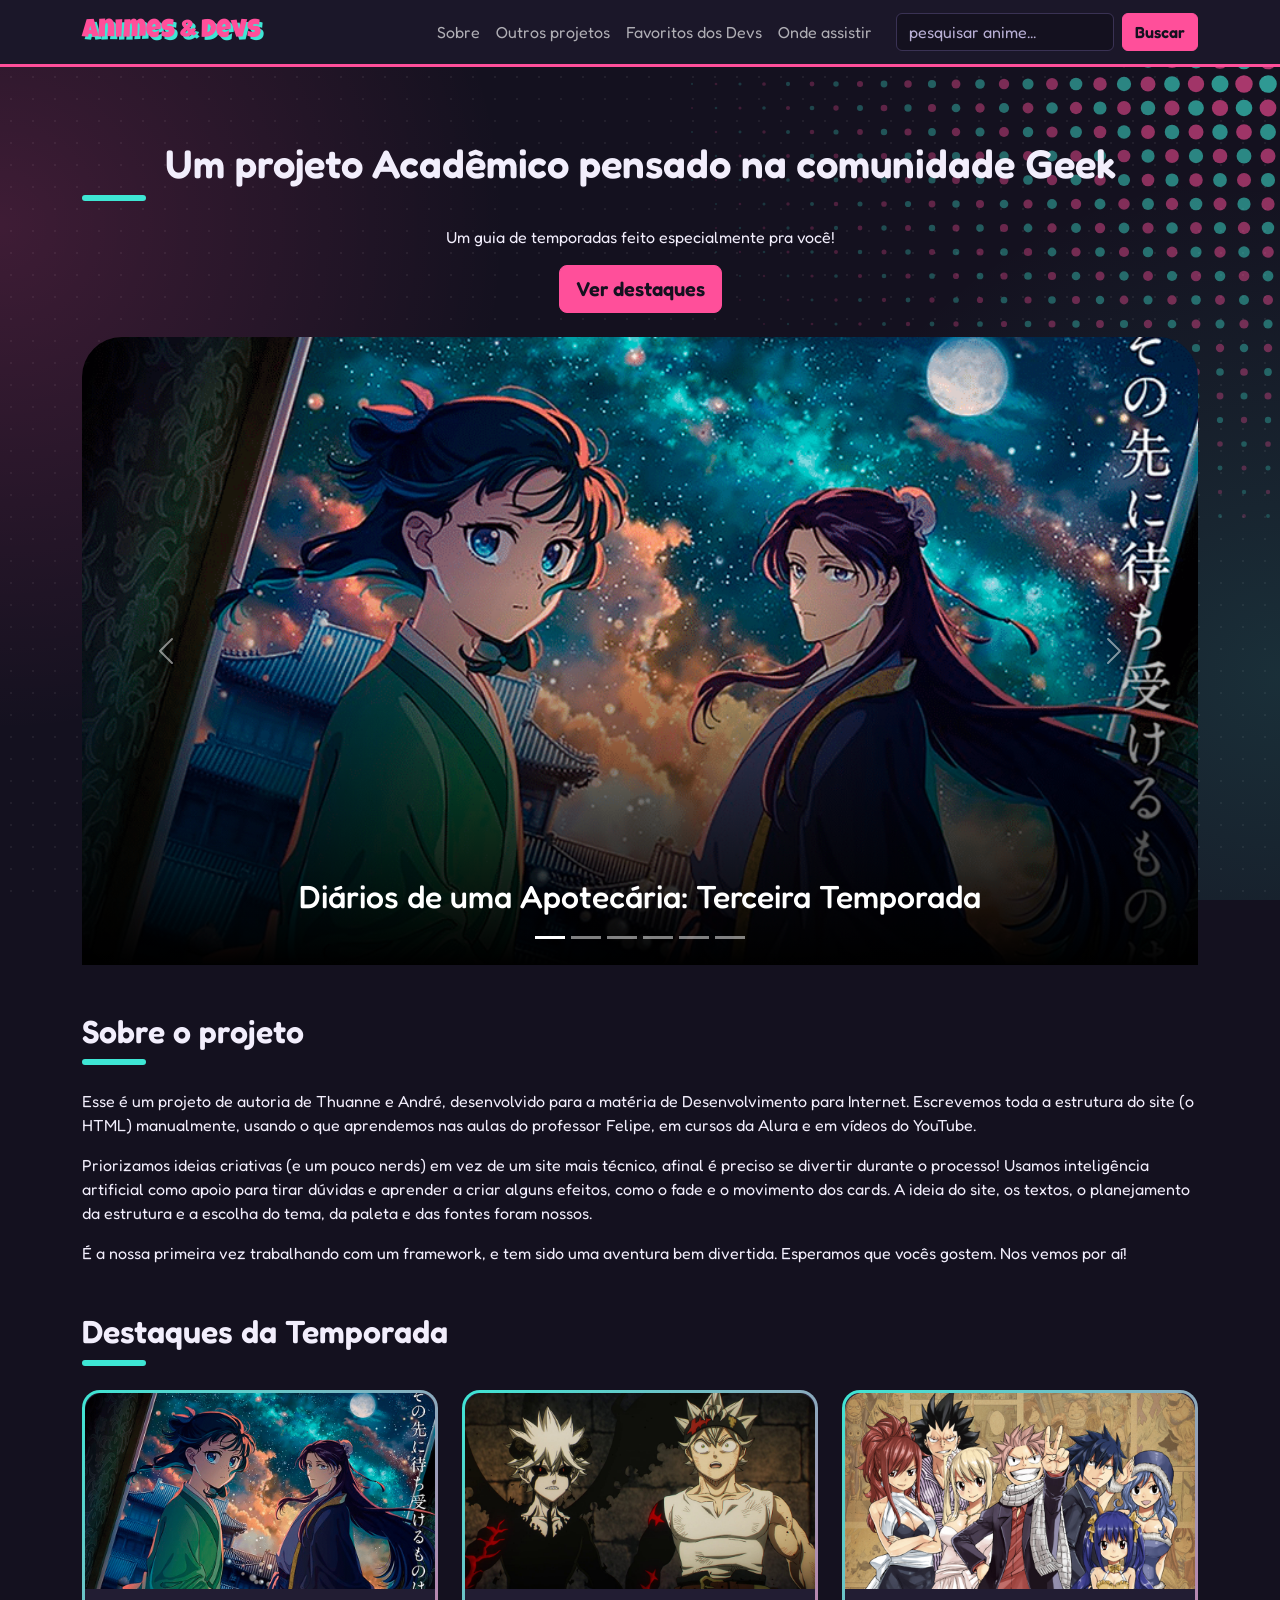
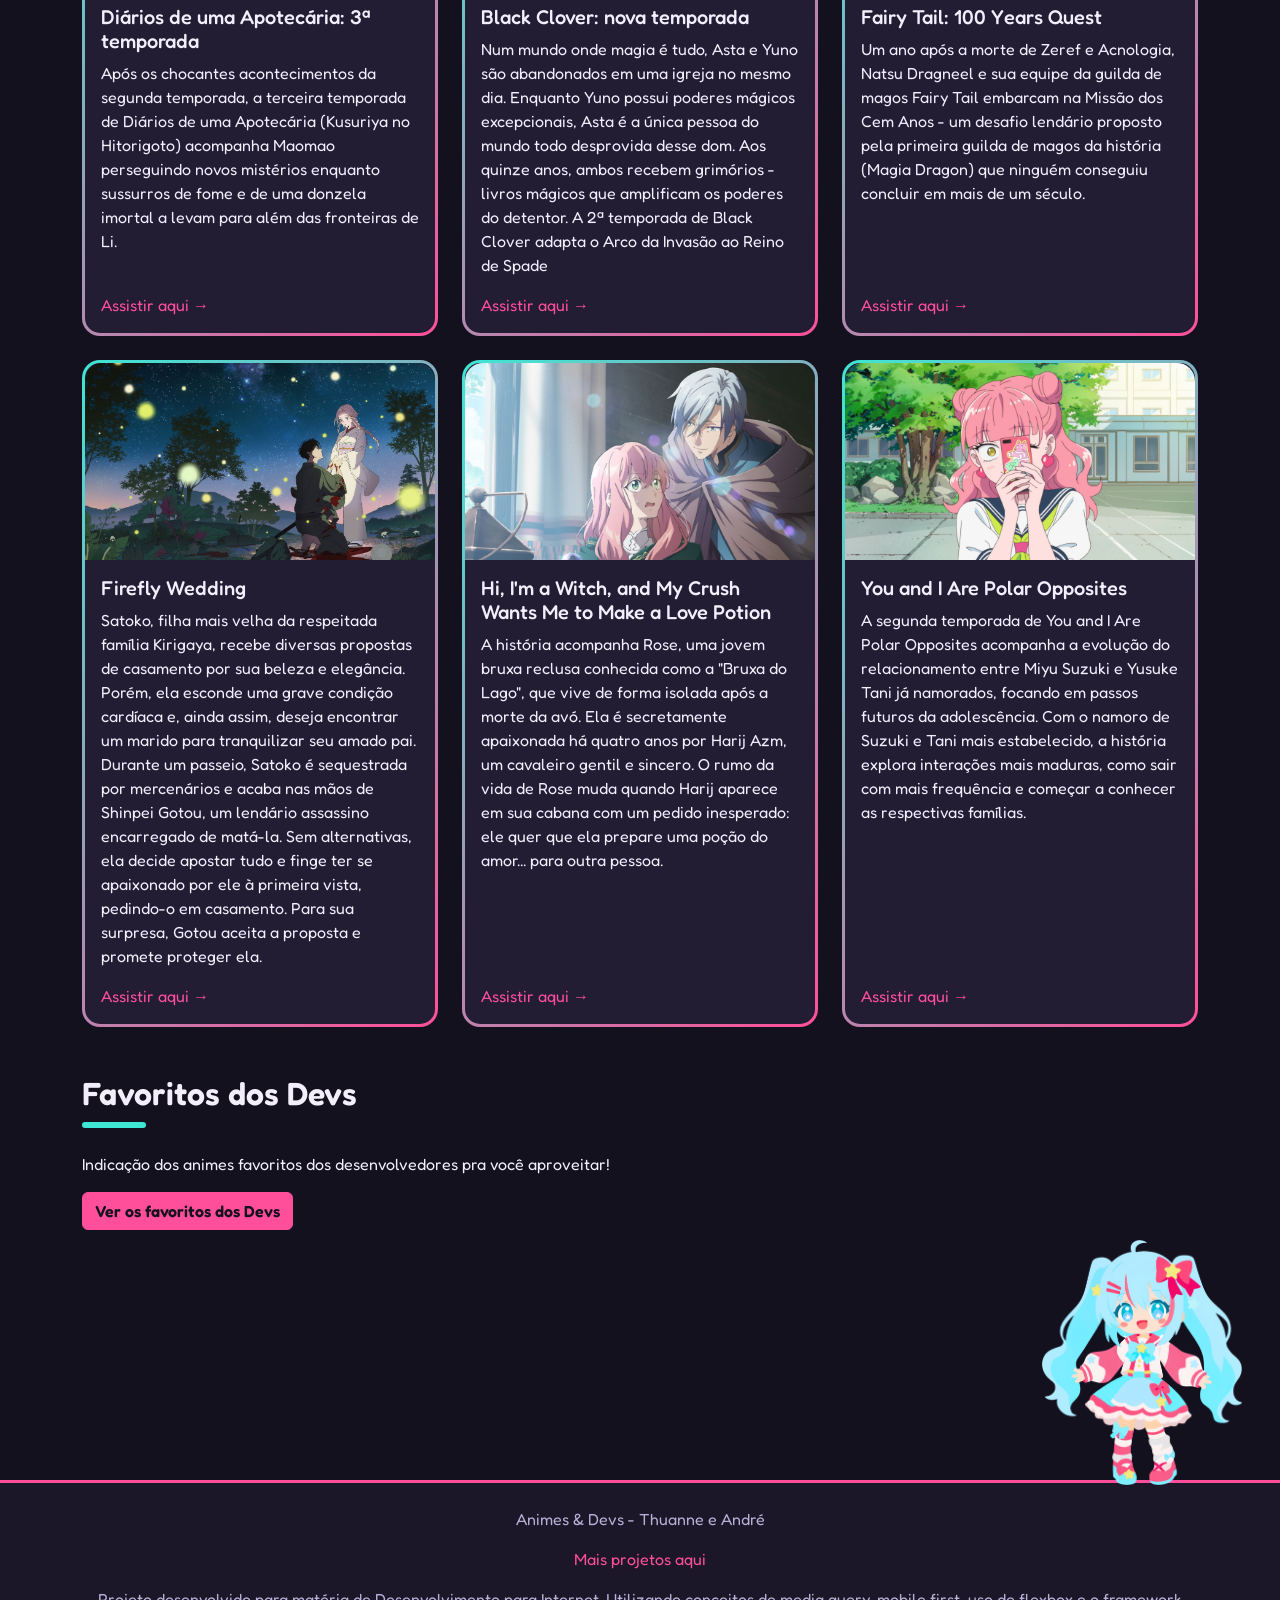
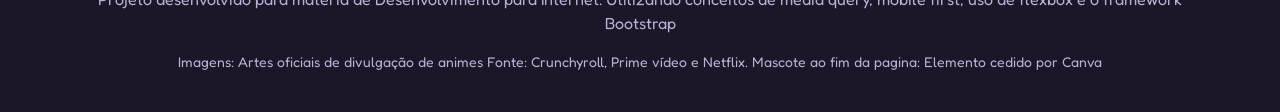
==== commit 29d51c0d: "Renomeia o site para Animes & Devs e completa a página Sobre - Atualiza título e rodapé de todas as " ====
--- a/animes-bootstrap/index.html
+++ b/animes-bootstrap/index.html
@@ -11,7 +11,7 @@
   <link href="https://fonts.googleapis.com/css2?family=Fredoka:wght@400;600&family=Luckiest+Guy&display=swap"
     rel="stylesheet">
   <link rel="stylesheet" href="style.css">
-  <title>Guia de Animes</title> <!--Aparece na guia do navegador-->
+  <title>Animes & Devs</title> <!--Aparece na guia do navegador-->
 </head>
 
 <body><!--Elemento pai-->
@@ -62,7 +62,7 @@
         <!--Adição de um botão de destaques conforme solicitado pelo programa de aprendizado-->
   <a class="btn btn-primary btn-lg" href="#destaques">Ver destaques</a>
 </div>
-      <!--Carrossel com imagens dos animes da temporada passando sozinho - bootstrap-->
+      <!--Carrossel com imagens dos animes da temporada  - bootstrap-->
       <div id="carrosselDestaques" class="carousel slide carousel-fade">
         <!--Bolinhas de baixo: uma para cada slide-->
         <div class="carousel-indicators">
@@ -133,7 +133,7 @@
     </section>
     <!--Uma pequena section que da um resumo sobre o projeto. COloquei aqui para evitar o carrossel grudado nos cards
     acho que fica visualmente mais bonito-->
-    <section class="apresentacao-proj">
+    <section class="apresentacao-proj mb-5">
 
       <h2 class="titulo-secao">Sobre o projeto</h2>
       <p>Esse é um projeto de autoria de Thuanne e André, desenvolvido para a matéria de Desenvolvimento para Internet.
@@ -271,9 +271,8 @@
     <!--Mascote decorativa, em pé sobre a linha rosa-->
     <img class="mascote" src="img/mascote.png" alt="">
     <div class="container text-center">
-      <div class="container">
-        <p class="text-center">Animes for Devs - Thuanne e André</p>
-        <p class="text-center"><a class="text-decoration-none" href="INSERIR GITHUB">Mais projetos aqui</a></p>
+        <p class="text-center">Animes & Devs - Thuanne e André</p>
+        <p class="text-center"><a class="text-decoration-none" href="https://github.com/GiftforAisaka" target="_blank" rel="noopener">Mais projetos aqui</a></p>
         <p class="text-center">Projeto desenvolvido para matéria de Desenvolvimento para Internet. Utilizando conceitos
           de
           media query, mobile
@@ -284,7 +283,6 @@
             Mascote ao fim da pagina: Elemento cedido por Canva
           </p>
       </div>
-    </div>
   </footer>
   <script src="script.js"></script>
   <script src="vendor/bootstrap.bundle.min.js"></script>
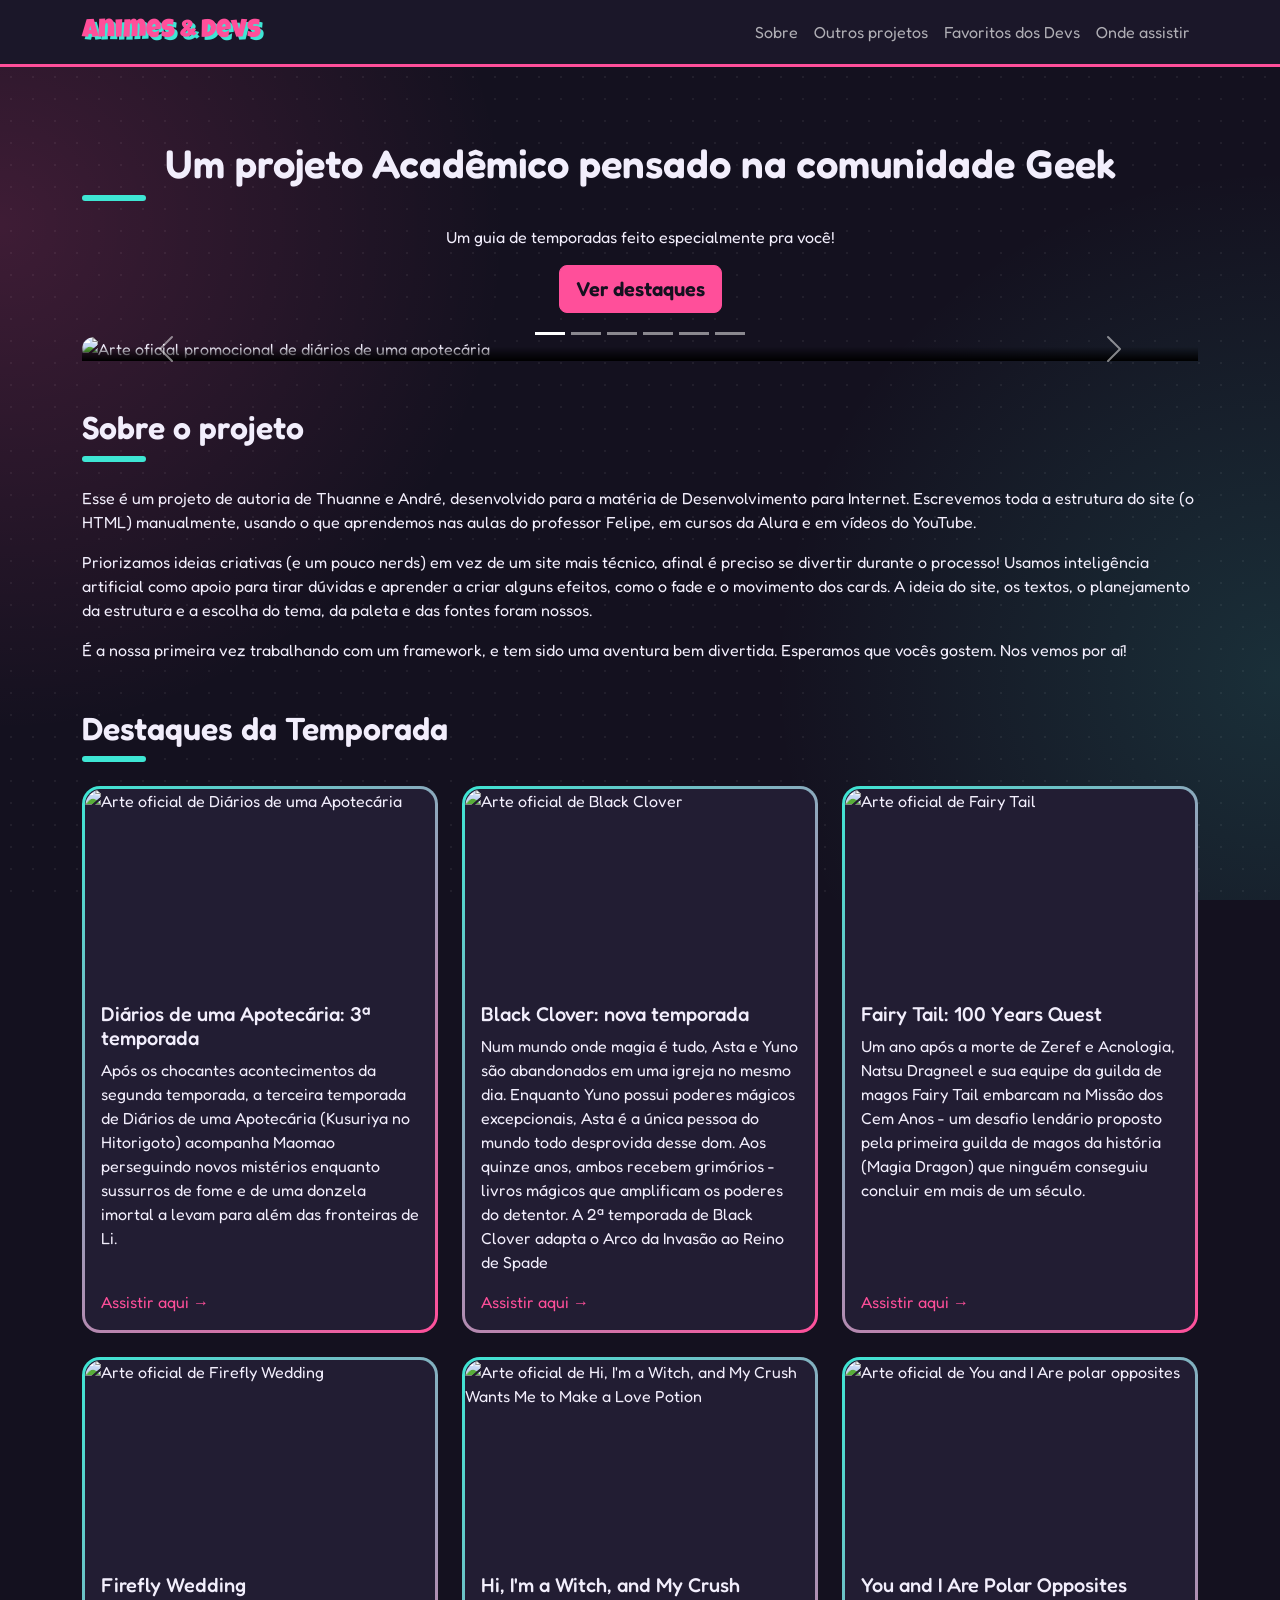
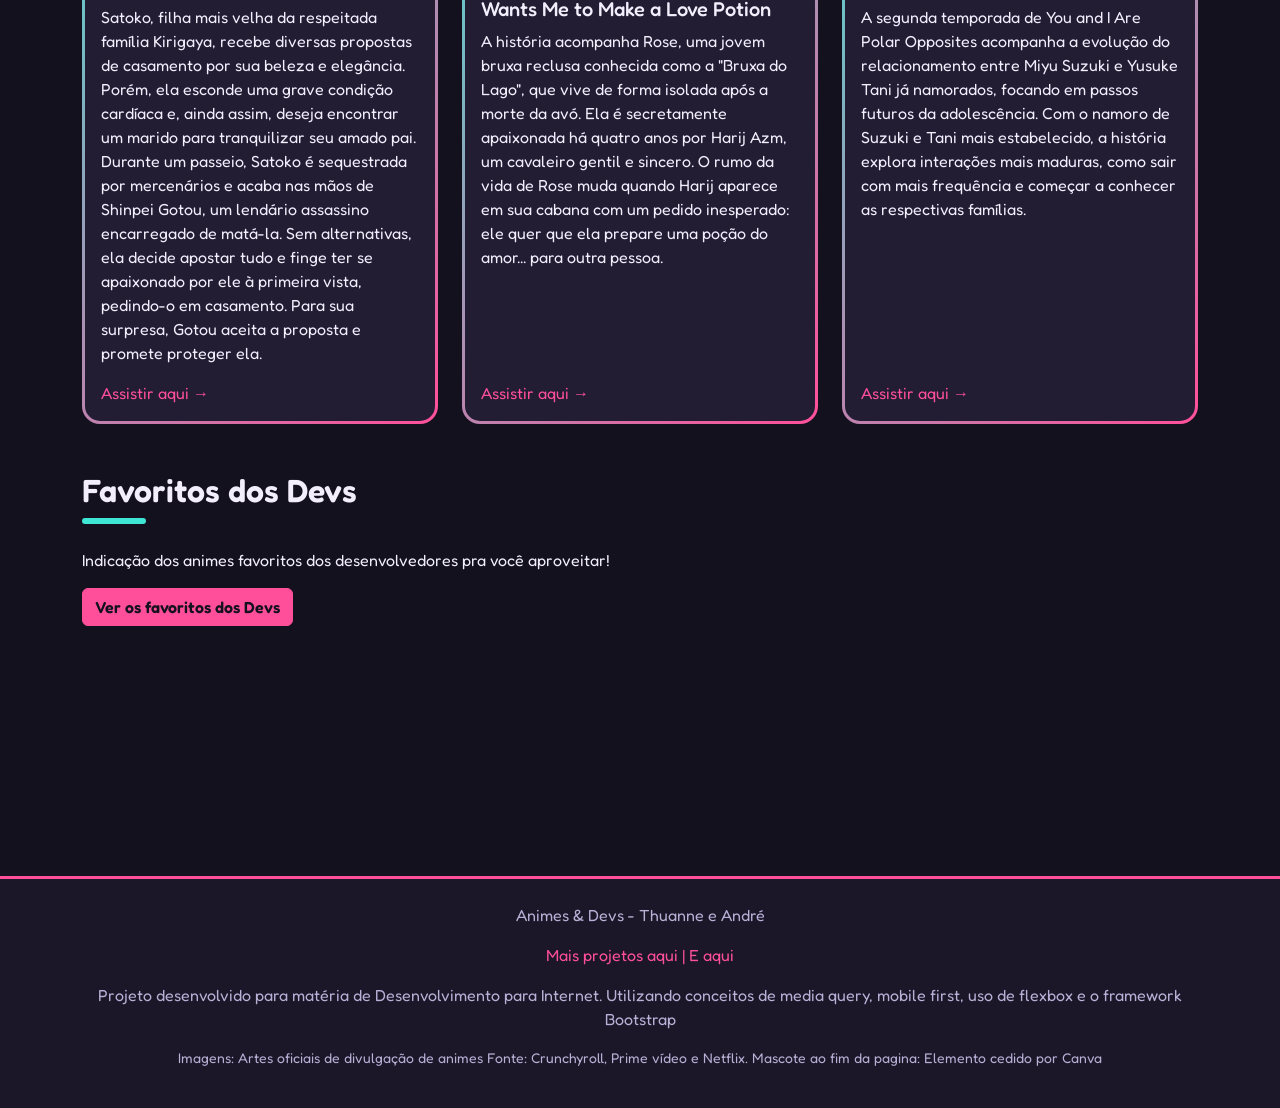
==== commit 8b7118a8: "Ajusta o site para a entrega da Aula 13 - Remove a barra de pesquisa, que ainda não funcionava, e o " ====
--- a/animes-bootstrap/index.html
+++ b/animes-bootstrap/index.html
@@ -10,7 +10,7 @@
   <link rel="preconnect" href="https://fonts.gstatic.com" crossorigin>
   <link href="https://fonts.googleapis.com/css2?family=Fredoka:wght@400;600&family=Luckiest+Guy&display=swap"
     rel="stylesheet">
-  <link rel="stylesheet" href="style.css">
+  <link rel="stylesheet" href="estilo.css">
   <title>Animes & Devs</title> <!--Aparece na guia do navegador-->
 </head>
 
@@ -41,14 +41,6 @@
             <!--Uma página com mais informações e links de onde assistir como por exemplo netflix e crunchyroll-->
             <li class="nav-item"><a class="nav-link" href="ondeassistir.html">Onde assistir</a></li>
           </ul>
-
-          <!--Barra de pesquisa: Ainda não está funcionando, precisa de um pouco mais de JS que ainda não sei...-->
-          <form class="d-flex ms-lg-3" action="index.html" method="get" role="search" onsubmit="return avisoBusca()">
-            <label for="pesquisar" class="visually-hidden">Pesquisar</label>
-            <input class="form-control me-2" type="search" id="pesquisar" name="pesquisar"
-              placeholder="pesquisar anime...">
-            <button class="btn btn-primary" type="submit" id="pesquisarcont">Buscar</button>
-          </form>
         </div>
       </div>
     </nav>
@@ -82,38 +74,38 @@
         <!--Os slides: só o primeiro tem "active"-->
         <div class="carousel-inner">
           <div class="carousel-item active">
-            <img src="img/aptc.png" class="d-block w-100" alt="Arte oficial promocional de diários de uma apotecária">
+            <img src="imagens/aptc.png" class="d-block w-100" alt="Arte oficial promocional de diários de uma apotecária">
             <div class="carousel-caption">
               <h2>Diários de uma Apotecária: Terceira Temporada</h2>
             </div>
           </div>
           <div class="carousel-item">
-            <img src="img/black.png" class="d-block w-100" alt="Arte oficial de Black Clover">
+            <img src="imagens/black.png" class="d-block w-100" alt="Arte oficial de Black Clover">
             <div class="carousel-caption">
               <h2>Nova temporada: Black Clover</h2>
             </div>
           </div>
           <div class="carousel-item">
-            <img src="img/fireflie.png" class="d-block w-100" alt="Arte oficial de Firefly Wedding">
+            <img src="imagens/fireflie.png" class="d-block w-100" alt="Arte oficial de Firefly Wedding">
             <div class="carousel-caption">
               <h2>Firefly Wedding</h2>
             </div>
           </div>
           <div class="carousel-item">
-            <img src="img/ft100.png" class="d-block w-100" alt="Arte oficial de Fairy Tail 100 Years Quest">
+            <img src="imagens/ft100.png" class="d-block w-100" alt="Arte oficial de Fairy Tail 100 Years Quest">
             <div class="carousel-caption">
               <h2>Fairy Tail: 100 Years Quest</h2>
             </div>
           </div>
           <div class="carousel-item">
-            <img src="img/imwitch.png" class="d-block w-100"
+            <img src="imagens/imwitch.png" class="d-block w-100"
               alt="Arte oficial de Hi, I'm a Witch, and My Crush Wants Me to Make a Love Potion">
             <div class="carousel-caption">
               <h2>Hi, I'm a Witch, and My Crush Wants Me to Make a Love Potion</h2>
             </div>
           </div>
           <div class="carousel-item">
-            <img src="img/yandp.png" class="d-block w-100" alt="Arte oficial de You and I Are Polar Opposites">
+            <img src="imagens/yandp.png" class="d-block w-100" alt="Arte oficial de You and I Are Polar Opposites">
             <div class="carousel-caption">
               <h2>You and I Are Polar Opposites</h2>
             </div>
@@ -155,7 +147,7 @@
         <!--Card 1: Diários de uma Apotecária-->
         <div class="col-12 col-md-6 col-lg-4">
           <article class="card h-100">
-            <img src="img/aptc.png" class="card-img-top" alt="Arte oficial de Diários de uma Apotecária">
+            <img src="imagens/aptc.png" class="card-img-top" alt="Arte oficial de Diários de uma Apotecária">
             <div class="card-body d-flex flex-column">
               <h3 class="card-title h5">Diários de uma Apotecária: 3ª temporada</h3>
               <p class="card-text">Após os chocantes acontecimentos da segunda temporada, a terceira temporada de
@@ -171,7 +163,7 @@
         <!--Card 2: Black Clover-->
         <div class="col-12 col-md-6 col-lg-4">
           <article class="card h-100">
-            <img src="img/black.png" class="card-img-top" alt="Arte oficial de Black Clover">
+            <img src="imagens/black.png" class="card-img-top" alt="Arte oficial de Black Clover">
             <div class="card-body d-flex flex-column">
               <h3 class="card-title h5">Black Clover: nova temporada</h3>
               <p class="card-text">Num mundo onde magia é tudo, Asta e Yuno são abandonados em uma igreja no mesmo dia.
@@ -188,7 +180,7 @@
         <!--Card 3: Fairy Tail 100YQ-->
         <div class="col-12 col-md-6 col-lg-4">
           <article class="card h-100">
-            <img src="img/ft100.png" class="card-img-top" alt="Arte oficial de Fairy Tail">
+            <img src="imagens/ft100.png" class="card-img-top" alt="Arte oficial de Fairy Tail">
             <div class="card-body d-flex flex-column">
               <h3 class="card-title h5">Fairy Tail: 100 Years Quest</h3>
               <p class="card-text">Um ano após a morte de Zeref e Acnologia, Natsu Dragneel e sua equipe da guilda de
@@ -203,7 +195,7 @@
         <!--Firefly Wedding-->
         <div class="col-12 col-md-6 col-lg-4">
           <article class="card h-100">
-            <img src="img/fireflie.png" class="card-img-top" alt="Arte oficial de Firefly Wedding">
+            <img src="imagens/fireflie.png" class="card-img-top" alt="Arte oficial de Firefly Wedding">
             <div class="card-body d-flex flex-column">
               <h3 class="card-title h5">Firefly Wedding</h3>
               <p class="card-text">Satoko, filha mais velha da respeitada família Kirigaya, recebe diversas propostas de
@@ -221,7 +213,7 @@
         <!--Hi, I'm a Witch, and My Crush Wants Me to Make a Love Potion-->
         <div class="col-12 col-md-6 col-lg-4">
           <article class="card h-100">
-            <img src="img/imwitch.png" class="card-img-top"
+            <img src="imagens/imwitch.png" class="card-img-top"
               alt="Arte oficial de Hi, I'm a Witch, and My Crush Wants Me to Make a Love Potion">
             <div class="card-body d-flex flex-column">
               <h3 class="card-title h5">Hi, I'm a Witch, and My Crush Wants Me to Make a Love Potion</h3>
@@ -240,7 +232,7 @@
         <!-------You and I are polar opposites-->
         <div class="col-12 col-md-6 col-lg-4">
           <article class="card h-100">
-            <img src="img/yandp.png" class="card-img-top" alt="Arte oficial de You and I Are polar opposites">
+            <img src="imagens/yandp.png" class="card-img-top" alt="Arte oficial de You and I Are polar opposites">
             <div class="card-body d-flex flex-column">
               <h3 class="card-title h5">You and I Are Polar Opposites</h3>
               <p class="card-text">A segunda temporada de You and I Are Polar Opposites acompanha a evolução do
@@ -269,10 +261,10 @@
   </main>
   <footer class="rodape py-4"> <!--Elemento pai-->
     <!--Mascote decorativa, em pé sobre a linha rosa-->
-    <img class="mascote" src="img/mascote.png" alt="">
+    <img class="mascote" src="imagens/mascote.png" alt="">
     <div class="container text-center">
         <p class="text-center">Animes & Devs - Thuanne e André</p>
-        <p class="text-center"><a class="text-decoration-none" href="https://github.com/GiftforAisaka" target="_blank" rel="noopener">Mais projetos aqui</a></p>
+        <p class="text-center"><a class="text-decoration-none" href="https://github.com/GiftforAisaka" target="_blank" rel="noopener">Mais projetos aqui</a><a class="text-decoration-none" href="https://github.com/AndreLFN1" target="_blank" rel="noopener"> | E aqui</a></p>
         <p class="text-center">Projeto desenvolvido para matéria de Desenvolvimento para Internet. Utilizando conceitos
           de
           media query, mobile
@@ -284,7 +276,6 @@
           </p>
       </div>
   </footer>
-  <script src="script.js"></script>
   <script src="vendor/bootstrap.bundle.min.js"></script>
 </body>
 
--- a/animes-bootstrap/estilo.css
+++ b/animes-bootstrap/estilo.css
@@ -0,0 +1,216 @@
+/* formatação para destacar o texto do carrossel do bootstrap*/
+.carousel-item::after {
+  content: "";                 /* cria uma "camada" vazia por cima da imagem */
+  position: absolute;          /* posicionada em relação ao slide */
+  left: 0;
+  right: 0;                    /* de ponta a ponta */
+  bottom: 0;                   /* grudada embaixo */
+  height: 60%;                 /* ocupa os 60% de baixo do slide */
+  background: linear-gradient(to top, rgba(0, 0, 0, 1.2), rgba(0, 0, 0, 0));
+  pointer-events: none;        /* não atrapalha clicar nas setas */
+}
+[data-bs-theme] .carousel { /*[data-bs-theme] - usado devido a regra de hierarquia de alteração do conteúdo ex: . (classe) # (id) <> (tag)*/
+  --bs-carousel-caption-color: #fff;
+  --bs-carousel-indicator-active-bg: #fff;
+  --bs-carousel-control-icon-filter: none; /*tira o filtro que escurecia as setas.*/
+}
+.carousel-caption {
+  z-index: 1;                  /* o texto fica POR CIMA do degradê */
+} /* Animes for Devs - carregado DEPOIS do Bootstrap */
+
+/* Paleta de cores do site, gosto de usar o :root pois facilita a marcação e definição de função de cada elemento da página, sem precisar ficar 
+conferindo o RGB, # ou nome das cores o tempo todo. Uma ajudinha pra eu não me perder :) */
+:root {
+  --fundo: #14111f;          /* fundo da página */
+  --texto: #f2eefc;          /* texto */
+  --suave: #b9b0d6;          /* texto secundário */
+  --principal: #ff4f9a;      /* rosa neon: botões, links, logo */
+  --principal-hover: #ff79b4; /*muda de cor quando passa o mouse*/
+  --sobre: #14111f;          /* texto em cima do rosa */
+  --destaque: #3ee6d4;       /* ciano: detalhes */
+  --cartao: #221d33;         /* fundo dos cards */
+  --borda: #3a3254;
+  --barra: #1b1729;          /* menu e rodapé */
+}
+
+/* Aqui - Ensinar o Bootstrap a usar as cores da paleta definida no :root - Isso aqui foi um truquezinho que o claude ensinou =B */
+[data-bs-theme] {
+  --bs-body-bg: var(--fundo);
+  --bs-body-color: var(--texto);
+  --bs-secondary-color: var(--suave);
+  --bs-link-color: var(--principal);
+  --bs-link-hover-color: var(--principal-hover);
+  --bs-border-color: var(--borda);
+  --bs-link-color-rgb: 255, 79, 154;         
+  --bs-link-hover-color-rgb: 255, 121, 180;  
+}
+/*Define as cores dos botões do site. Que tal um pouquinho de rosa neon? */
+.btn-primary {
+  --bs-btn-bg: var(--principal);                    /* fundo */
+  --bs-btn-border-color: var(--principal);          /* borda */
+  --bs-btn-color: var(--sobre);                     /* texto */
+  --bs-btn-hover-bg: var(--principal-hover);        /* fundo com o mouse em cima */
+  --bs-btn-hover-border-color: var(--principal-hover);
+  --bs-btn-hover-color: var(--sobre);
+  --bs-btn-active-bg: var(--principal-hover);       /* fundo no momento do clique */
+  --bs-btn-active-border-color: var(--principal-hover);
+  --bs-btn-active-color: var(--sobre);
+  font-weight: 600;                                 /* texto um pouco mais grosso */
+}
+/* Menu: fundo um pouco diferente da página + linha rosa embaixo - Acho legal deixar o site com uma aparência mais "Cyberpunk 2077" */
+.navbar {
+  background-color: var(--barra);
+  border-bottom: 3px solid var(--principal);
+  --bs-navbar-brand-color: var(--principal);          /* logo rosa */
+  --bs-navbar-brand-hover-color: var(--principal-hover); /* rosa mais claro no hover */
+  --bs-navbar-hover-color: var(--principal);   /* links do menu ficam rosa no hover, antes estava branco e eu acho que assim fica mais bonito */
+}
+/* Link da página atual no menu */
+.navbar .nav-link.active {
+  color: var(--principal);
+  text-decoration: underline;
+  text-underline-offset: 6px;      /* afasta o sublinhado do texto */
+  text-decoration-thickness: 3px;  /* sublinhado mais grosso */
+}
+.carousel-item img {
+  border-radius: 40px;
+}
+/* Quando clicar no botão de destaques, este ao invés de rolar de uma vez, vai fazer uma transição suave*/
+html { scroll-behavior: smooth; }
+/* Cards: borda em degradê rosa → ciano */
+.card {
+  --bs-card-border-radius: 18px;
+  --bs-card-inner-border-radius: 18px;
+  border: 3px solid transparent;           /* borda invisível: o degradê aparece por trás dela */
+  background:
+    linear-gradient(var(--cartao), var(--cartao)) padding-box,                /* 1ª camada: o miolo roxo */
+    linear-gradient(135deg, var(--destaque), var(--principal)) border-box;    /* 2ª camada: o degradê */
+  overflow: hidden;
+    transition: transform 0.2s ease, box-shadow 0.2s ease;  /* Isso aqui vai gerar uma animação nos cards. A mudança acontece em 0,2s, suave, mas divertido
+    Sem o transition a mudança é quase instantânea, não fica tão legal. */
+}
+.card:hover { /*Aqui entra a animação ao passar o mouse em cima*/
+  transform: translateY(-6px);                     /* move 6px para cima */
+  box-shadow: 0 12px 0 -4px var(--principal);       /* sombra sólida, estilo cartoon */
+}
+/* Títulos das seções: Fredoka mais grossa + risquinho ciano embaixo - Usado no H2 */
+.titulo-secao {
+  font-weight: 600;
+  margin-bottom: 1.5rem;
+}
+.titulo-secao::after {
+  content: "";                   
+  display: block;                
+  width: 64px;
+  height: 6px;
+  border-radius: 3px;            
+  background-color: var(--destaque);
+  margin-top: 8px;            
+}
+/* Retícula de bolinhas rosa e ciano no canto superior direito da tela */
+body::before {
+  content: "";                  
+  position: absolute;
+  top: 0;
+  right: 0;                     /* Deixa a imagem presa no canto de cima, à direita*/
+  width: 600px;
+  max-width: 85vw;              /* no máximo 85% da largura da tela. Já ajustado para outros tamanhos */
+  aspect-ratio: 600 / 520;      /* mesma proporção da imagem */
+  background: url("imagens/bolinhas.svg") top right / contain no-repeat;
+  z-index: -1;                  /* fica ATRÁS do conteúdo */
+  pointer-events: none;         /* não atrapalha cliques */
+}
+body {
+  font-family: "Fredoka", sans-serif;
+  /*Pra deixar o fundo mais animado/bonito, e não ficar espaço morto/sobrando dos lados*/
+    background-image:
+    radial-gradient(circle at 0% 25%, rgba(255, 79, 154, 0.18), transparent 35%),   /* brilho rosa, esquerda */
+    radial-gradient(circle at 100% 75%, rgba(62, 230, 212, 0.14), transparent 35%), /* brilho ciano, direita */
+    radial-gradient(rgba(255, 255, 255, 0.06) 1px, transparent 1px);                /* pontinhos */
+  background-size: auto, auto, 22px 22px;   /* os pontinhos se repetem a cada 22px */
+  background-attachment: fixed;             /* o fundo fica parado enquanto a página rola */
+}
+
+.navbar-brand {
+  font-family: "Luckiest Guy", cursive;
+  font-size: 1.6rem;
+  text-shadow: 3px 3px 0 var(--destaque);   /* sombra: 3px pra direita, 3px pra baixo, sem desfoque. Deixa um contorno azul no rosa pra destacar o texto*/
+}
+
+.card-img-top { /*Deixa todas as imagens dos cards com o mesmo tamanho, evita desconfigurações e mantém a estética mais bonita*/
+  aspect-ratio: 16 / 9;    /* formato de tela de TV/vídeo */
+  object-fit: cover;       /* preenche o espaço cortando as sobras, em vez de esticar */
+  transition: filter 0.3s ease;   /*para adicionar um fade ao passar o mouse pela imagem dos cards*/
+}
+.card:hover .card-img-top {
+  filter: brightness(0.6);           /* mexer no 0.6 aumenta ou diminui o fade*/
+}
+.accordion {
+  --bs-accordion-active-bg: var(--cartao);        /* fundo da pergunta aberta: roxo, como os cards */
+  --bs-accordion-active-color: var(--principal);  /* texto da pergunta aberta: rosa */
+}
+.email-color { color: var(--principal)}
+.rodape {
+  background-color: var(--barra);
+  border-top: 3px solid var(--principal);
+  color: var(--suave);             
+  position: relative;
+  /* A mascote fica ACIMA do rodapé com position absolute, então ela não ocupa espaço.
+  Esse margin-top reserva a altura dela (imagem 409x500, altura = largura x 1,22)
+  pra ela não ficar por cima do conteúdo da página. */
+  margin-top: 140px;
+}
+
+/* Mascote em pé sobre a linha rosa do rodapé */
+.mascote {
+  position: absolute;     /* posicionada em relação ao rodapé */
+  bottom: 100%;           /* a base dela fica no topo do rodapé = em cima da linha */
+  right: 3%;              /* no canto direito */
+  width: 110px;           /* tamanho no celular */
+  margin-bottom: -2px;    /* encosta os pés na linha */
+  pointer-events: none;   /* não atrapalha clicar no que estiver atrás dela */
+}
+/* Posteres da pagina animestemp*/
+.card-poster .card-img-top {
+  aspect-ratio: 2 / 3;
+}
+/* Caixa escura e translúcida que fica atrás do sobre, melhora a visualização do texto */
+.caixa-texto {
+  background-color: rgba(20, 17, 31, 0.85);   /* o roxo do fundo com 85% de opacidade */
+  border: 2px solid var(--borda);
+  border-radius: 18px;
+  padding: 2rem;
+}
+/* Mascote cresce com a tela. A ordem importa: do menor min-width pro maior,
+senão a regra de baixo sobrescreve a de cima. */
+@media (min-width: 777px) {
+  .mascote {
+    width: 160px;
+  }
+  .rodape {
+    margin-top: 200px;
+  }
+}
+/* Um pouco maior a partir do notebook */
+@media (min-width: 992px) {
+  .mascote {
+    width: 200px;
+  }
+  .rodape {
+    margin-top: 250px;
+  }
+}
+
+/* Pensando em acessibilidade e enjoo de movimento, por exemplo, vamos adicionar uma regra que tira o movimento dos cards pra quem quiser selecionar
+essa opção,ok?*/
+@media (prefers-reduced-motion: reduce) {
+  .card {
+    transition: none;
+  }
+  html { 
+    scroll-behavior: auto; 
+  }
+  .card:hover {
+    transform: none;
+  }
+}
